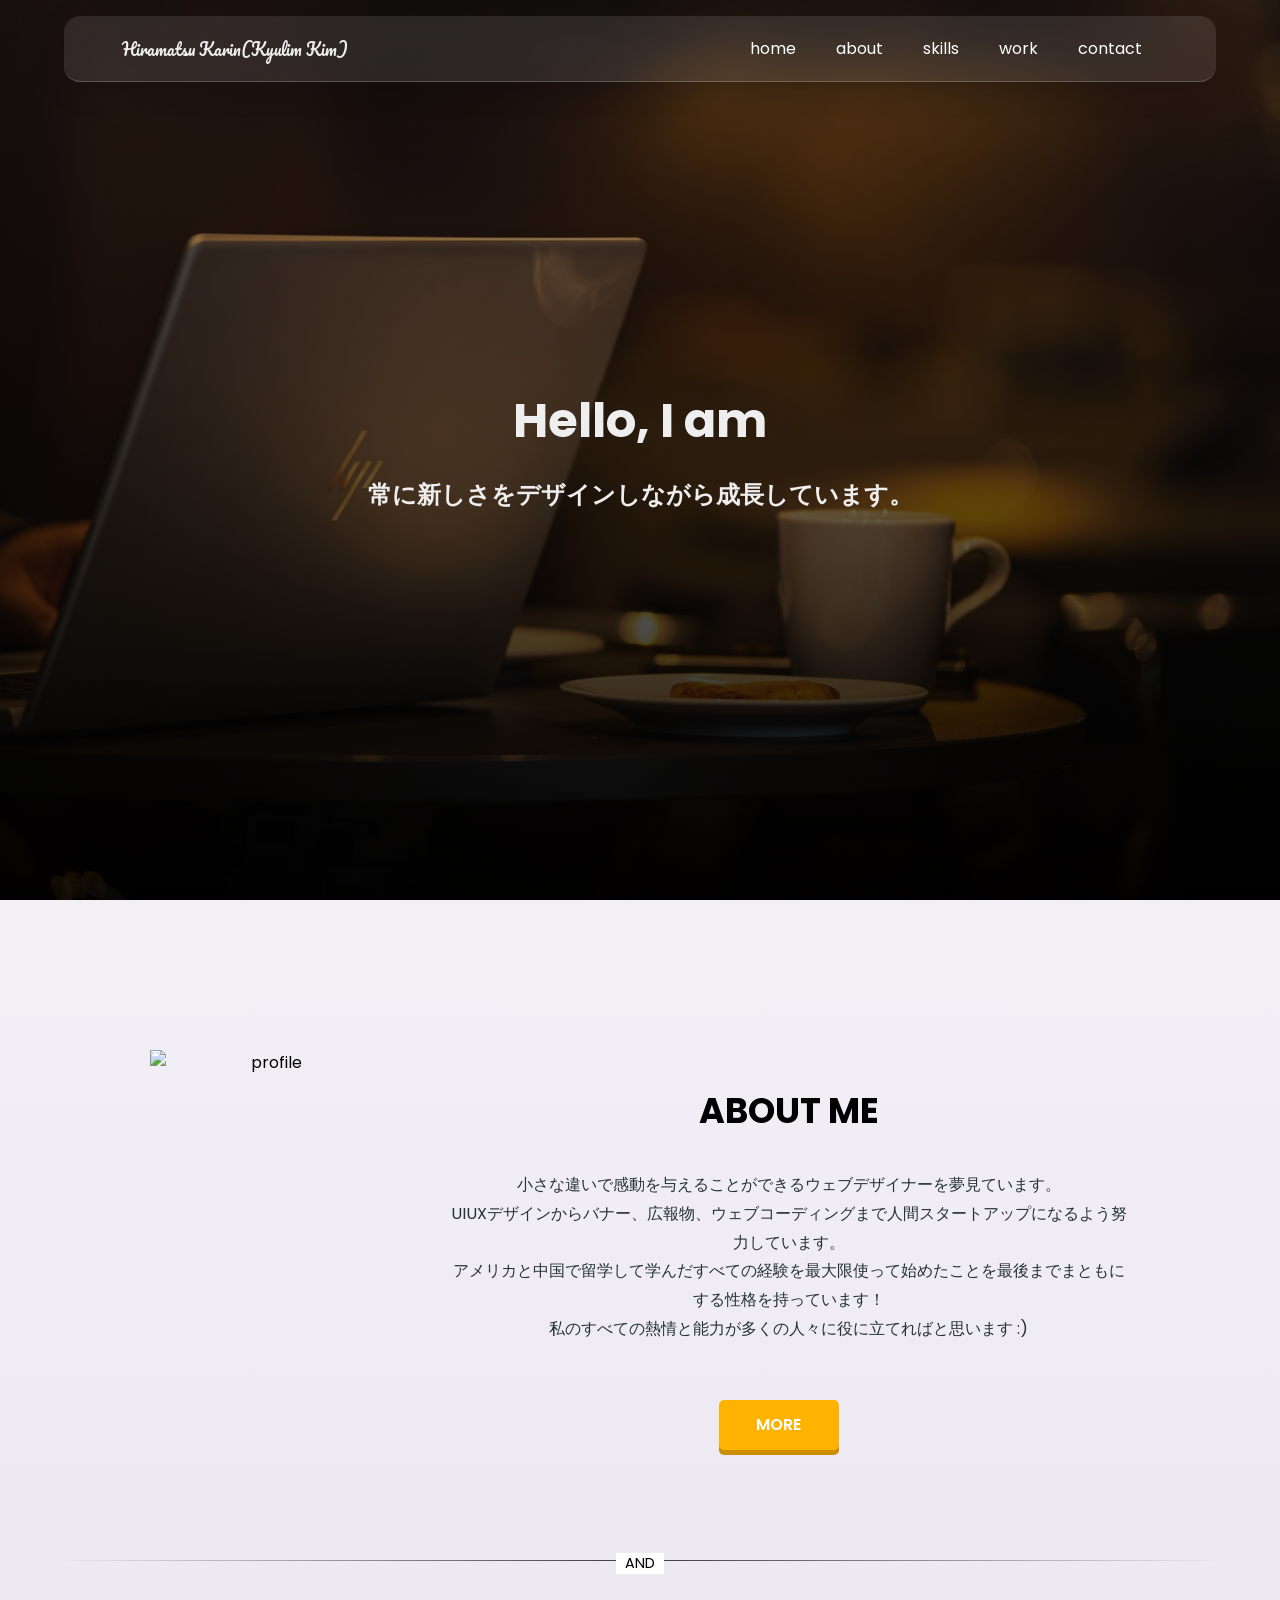
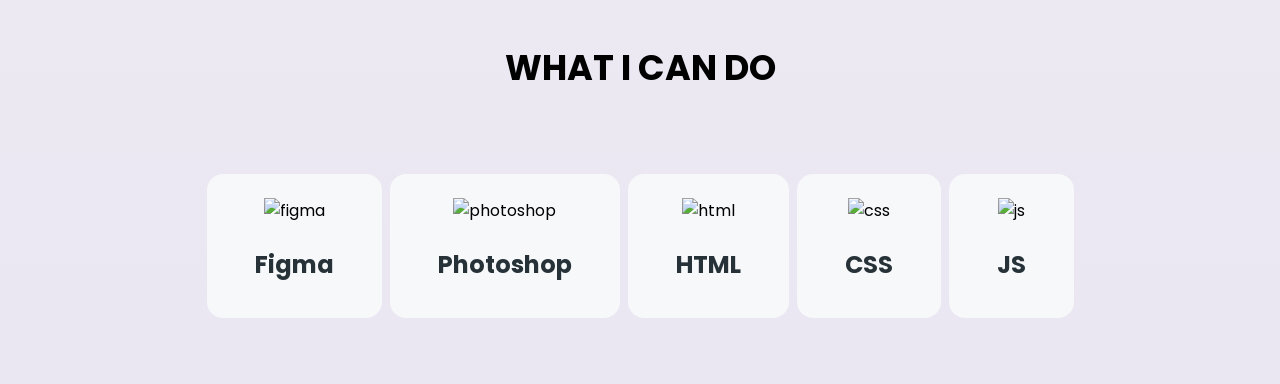
==== index.html @ d3512108 "header glass morphism" ====
<!DOCTYPE html>
<html lang="en">
  <head>
    <meta charset="UTF-8" />
    <meta name="description" content="Portforlio" />
    <meta name="viewport" content="width=device-width, initial-scale=1.0" />
    <title>Karin's Portfolio</title>
    <link rel="icon" type="image/png" href="img/logo.png" />
    <link
      rel="stylesheet"
      href="https://cdnjs.cloudflare.com/ajax/libs/font-awesome/6.0.0/css/all.min.css"
    />
    <link rel="preconnect" href="https://fonts.googleapis.com" />
    <link rel="preconnect" href="https://fonts.gstatic.com" crossorigin />
    <link
      href="https://fonts.googleapis.com/css2?family=Open+Sans:wght@400;600;700&display=swap"
      rel="stylesheet"
    />
    <link rel="preconnect" href="https://fonts.googleapis.com" />
    <link rel="preconnect" href="https://fonts.gstatic.com" crossorigin />
    <link rel="preconnect" href="https://fonts.googleapis.com" />
    <link rel="preconnect" href="https://fonts.gstatic.com" crossorigin />
    <link
      href="https://fonts.googleapis.com/css2?family=Tilt+Neon&display=swap"
      rel="stylesheet"
    />
    <link
      href="https://fonts.googleapis.com/css2?family=Pacifico&family=Single+Day&display=swap"
      rel="stylesheet"
    />
    <link rel="stylesheet" href="styles.css" />

    <script src="main.js" defer></script>
  </head>
  <body>
    <!-- Header -->
    <header class="header">
      <div class="header__con">
        <div class="header__logo__title">
          <a href="#home"> Hiramatsu Karin(Kyulim Kim)</a>
        </div>
        <nav class="header__nav">
          <ul class="header__menu">
            <li><a class="header__menu__item active" href="#home">home</a></li>
            <li><a class="header__menu__item" href="#about">about</a></li>
            <li><a class="header__menu__item" href="#skills">skills</a></li>
            <li><a class="header__menu__item" href="#work">work</a></li>
            <li><a class="header__menu__item" href="#contact">contact</a></li>
          </ul>
        </nav>
        <div class="scroller"></div>
      </div>

      <!-- Toggle button -->
      <button class="header__toggle-btn" aria-label="navigation menu toggle">
        <i class="fas fa-bars"></i>
      </button>
    </header>

    <!-- Home -->
    <section id="home">
      <div class="home__container">
        <!-- <img src="img/profile.jpg" alt="profile" class="home__avatar" /> -->
        <h1 class="home__title">
          Hello, <br class="view_sp" />
          I am <span class="auto_type neon"></span>
        </h1>
        <h2 class="home__description">
          常に新しさをデザインしながら成長しています。
        </h2>

        <script src="https://unpkg.com/typed.js@2.1.0/dist/typed.umd.js"></script>
        <script>
          var typed = new Typed(".auto_type", {
            strings: [" Web Designer", "Web Coder"],
            typeSpeed: 150,
            backSpeed: 150,
            loop: true,
          });
        </script>
      </div>
    </section>

    <!-- About -->
    <!-- profile section -->

    <section id="about" class="section section__container">
      <div class="profile__section">
        <img src="img/profile.png" alt="profile" class="profile__img" />
        <div class="introduction">
          <h2>ABOUT ME</h2>
          <p class="txt_basic">
            小さな違いで感動を与えることができるウェブデザイナーを夢見ています。<br />
            UIUXデザインからバナー、広報物、ウェブコーディングまで人間スタートアップになるよう努力しています。<br />
            アメリカと中国で留学して学んだすべての経験を最大限使って始めたことを最後までまともにする性格を持っています！<br />
            私のすべての熱情と能力が多くの人々に役に立てればと思います :)
          </p>

          <div class="btn__container">
            <a
              href="https://kaylin-kim.notion.site/kaylin-kim/1c27cbeae0b9486b883eeadb61ae053f"
              class="button btnPush"
              >MORE</a
            >
          </div>
        </div>
      </div>

      <!-- capability section -->

      <hr class="hr-how" />

      <div class="capability">
        <h2>WHAT I CAN DO</h2>

        <ul class="majors">
          <li class="major">
            <img src="img/figma.png" alt="figma" class="major__img" />
            <p class="major__title">Figma</p>
          </li>
          <li class="major">
            <img src="img/photoshop.png" alt="photoshop" class="major__img" />
            <p class="major__title">Photoshop</p>
          </li>

          <li class="major">
            <img src="img/html.png" alt="html" class="major__img" />
            <p class="major__title">HTML</p>
          </li>

          <li class="major">
            <img src="img/css.png" alt="css" class="major__img" />
            <p class="major__title">CSS</p>
          </li>

          <li class="major">
            <img src="img/js.png" alt="js" class="major__img" />
            <p class="major__title">JS</p>
          </li>
        </ul>
      </div>
    </section>
  </body>
</html>
---- styles.css ----
@charset "UTF-8";
/* Global */
@import url("https://fonts.googleapis.com/css?family=Poppins:400,400i,600");
.view_sp {
  display: inline;
}
@media (max-width: 768px) {
  .view_sp {
    display: inline;
  }
}
@media (min-width: 768px) {
  .view_sp {
    display: none;
  }
}

.view_pc-tab {
  display: none;
}
@media (min-width: 768px) {
  .view_pc-tab {
    display: block;
  }
}

.view_pc {
  display: none;
}
@media (min-width: 1024px) {
  .view_pc {
    display: block;
  }
}

@media (max-width: 480px) {
  .txt_basic {
    text-align: left;
  }
}

.box {
  opacity: 0;
  transform: scale(0.8);
  transition: all 0.6s ease-in-out;
}

/* 스크롤 시 보여질 때 클래스 추가 */
.box.visible {
  opacity: 1;
  transform: scale(1);
}

:root {
  /* Color */
  --color-white: #ffffff;
  --color-light-white: #eeeeee;
  --color-dark-white: #bdbdbd;
  --color-dark-purple: #af8eb5;
  --color-blue-grey: #607d8b;
  --color-midium-bluegrey: #34515e;
  --color-dark-blue-grey: #263238;
  --color-instagram: #cd1460;
  --color-background-black: #1a1b1e;
  --color-dark-indigo: #9499b7;
  --color-light-green: #9ccc65;
  --color-lighter-green: #f8ffd7;
  --color-dark-green: #94af76;
  --color-dark-grey: #424242;
  --color-main-yellow: #ffb300;
  /* Font size */
  --font-large: 48px;
  --font-medium: 28px;
  --font-regular: 18px;
  --font-small: 16px;
  --font-tiny: 14px;
  /* Font weight */
  --weight-bold: 700;
  --weight-semi-bold: 600;
  --weight-regular: 400;
  /* Size */
  --size-border-radius: 5px;
  /* Annimation */
  --animation-duration: 300ms;
}
@media (max-width: 480px) {
  :root {
    --font-large: 30px;
    --font-medium: 18px;
    --font-regular: 16px;
    --font-small: 14px;
    --font-tiny: 12px;
  }
}

/* Universal tags */
* {
  box-sizing: border-box;
}

html {
  scroll-behavior: smooth;
}

body {
  margin: 0;
  font-family: "Poppins";
  cursor: default;
}

/* Typography */
h1 {
  font-size: var(--font-large);
  font-weight: var(--weight-bold);
  /* color: var(--color-dark-blue-grey); */
  margin: 16px 0;
}

/* h2 {
  font-size: var(--font-medium);
  font-weight: var(--weight-semi-bold);
  color: var(--color-dark-blue-grey);
  margin: 8px 0;
} */
h3 {
  font-size: var(--font-regular);
  font-weight: var(--weight-regular);
  color: var(--color-dark-blue-grey);
  margin: 8px 0;
}

p {
  font-size: var(--font-regular);
  font-weight: var(--weight-regular);
  color: var(--color-dark-blue-grey);
  margin: 4px 0;
  line-height: 1.8;
}

ul {
  list-style: none;
  padding-left: 0;
}

a {
  text-decoration: none;
  color: var(--color-light-white);
}

/* li {
  list-style: none;
} */
/* ==================================================
  HEADER
================================================== */
.header {
  position: fixed;
  top: 1rem;
  left: 50%;
  transform: translateX(-50%);
  width: 90%;
  transition: all var(--animation-duration) ease-in-out;
  z-index: 2;
  padding: 4px 0;
  -webkit-backdrop-filter: blur(10px);
          backdrop-filter: blur(10px); /* 글래스 모피즘 블러 */
  background: rgba(255, 255, 255, 0.1); /* 반투명 배경 */
  border-bottom: 1px solid rgba(255, 255, 255, 0.2);
  box-shadow: 0 8px 32px rgba(0, 0, 0, 0.1);
  border-radius: 1rem;
}
@media (max-width: 480px) {
  .header {
    padding: 1rem;
  }
}
.header .header__con {
  display: flex;
  max-width: 1280px;
  justify-content: space-between;
  align-items: center;
  width: 90%;
  margin: auto;
}
.header .header__con .header__logo__title a {
  text-decoration: none;
  color: var(--color-light-white);
  font-family: "Pacifico", cursive;
}
@media (max-width: 480px) {
  .header .header__con .header__logo__title a {
    font-size: 0.8rem;
  }
}
.header .header__con .header__nav .header__menu {
  display: flex;
  gap: 0.5rem;
}
@media (max-width: 480px) {
  .header .header__con .header__nav .header__menu {
    position: fixed;
    top: 50px;
    left: -100%;
    width: 100%;
    flex-direction: column;
    gap: 16px;
    padding: 1rem;
    text-align: center;
    border-radius: 12px;
    background: rgba(255, 255, 255, 0.12);
    -webkit-backdrop-filter: blur(12px);
            backdrop-filter: blur(12px);
    box-shadow: 0 8px 32px rgba(0, 0, 0, 0.1);
    transition: all 0.4s ease-in-out;
    z-index: 50;
  }
}
.header .header__con .header__nav .header__menu__item {
  padding: 8px 16px;
  border-radius: 12px;
  cursor: pointer;
  background: transparent;
  -webkit-backdrop-filter: blur(0px);
          backdrop-filter: blur(0px);
  color: #fff;
  transition: all 0.3s ease-in-out;
  box-shadow: none;
}
@media (max-width: 480px) {
  .header .header__con .header__nav .header__menu__item {
    margin: 16px 0;
  }
}
.header .header__con .header__nav .header__menu__item:hover {
  background: rgba(255, 255, 255, 0.2);
  -webkit-backdrop-filter: blur(12px);
          backdrop-filter: blur(12px);
  color: #f5f5f5;
  box-shadow: 0 4px 16px rgba(0, 0, 0, 0.1);
}
@media (max-width: 480px) {
  .header .header__con .header__nav .header__menu.open {
    left: 0;
  }
}
.header .scroller {
  height: 5px;
  position: fixed;
  top: 0;
  left: 0;
  z-index: 100;
  background-color: #8a2be2;
  width: 100%;
  transform: scale(0, 1);
  transform-origin: left;
  animation: scroller linear;
  animation-timeline: scroll();
}
@keyframes scroller {
  to {
    transform: scale(1, 1);
  }
}
.header__toggle-btn {
  position: absolute;
  top: 1rem;
  right: 1rem;
  font-size: 24px;
  display: none;
}
@media (max-width: 480px) {
  .header__toggle-btn {
    display: block;
    color: var(--color-light-white);
    border: none;
    background-color: transparent;
  }
}

.header.light-bg {
  position: fixed;
  top: 1rem;
  left: 50%;
  transform: translateX(-50%);
  width: 90%;
  transition: all var(--animation-duration) ease-in-out;
  z-index: 2;
  padding: 4px 0;
  -webkit-backdrop-filter: blur(10px);
          backdrop-filter: blur(10px); /* 글래스 모피즘 블러 */
  background: rgba(255, 255, 255, 0.1); /* 반투명 배경 */
  border-bottom: 1px solid rgba(255, 255, 255, 0.2);
  box-shadow: 0 8px 32px rgba(0, 0, 0, 0.1);
  border-radius: 1rem;
}
@media (max-width: 480px) {
  .header.light-bg {
    padding: 1rem;
  }
}
.header.light-bg .header__con {
  display: flex;
  max-width: 1280px;
  justify-content: space-between;
  align-items: center;
  width: 90%;
  margin: auto;
}
.header.light-bg .header__con .header__logo__title a {
  text-decoration: none;
  color: #333;
  font-family: "Pacifico", cursive;
}
@media (max-width: 480px) {
  .header.light-bg .header__con .header__logo__title a {
    font-size: 0.8rem;
  }
}
.header.light-bg .header__con .header__nav .header__menu {
  display: flex;
  gap: 0.5rem;
}
@media (max-width: 480px) {
  .header.light-bg .header__con .header__nav .header__menu {
    position: fixed;
    top: 50px;
    left: -100%;
    width: 100%;
    flex-direction: column;
    gap: 16px;
    padding: 1rem;
    text-align: center;
    border-radius: 12px;
    background: rgba(255, 255, 255, 0.12);
    -webkit-backdrop-filter: blur(12px);
            backdrop-filter: blur(12px);
    box-shadow: 0 8px 32px rgba(0, 0, 0, 0.1);
    transition: all 0.4s ease-in-out;
    z-index: 50;
  }
}
.header.light-bg .header__con .header__nav .header__menu__item {
  padding: 8px 16px;
  border-radius: 12px;
  cursor: pointer;
  background: transparent;
  -webkit-backdrop-filter: blur(0px);
          backdrop-filter: blur(0px);
  color: #333;
  transition: all 0.3s ease-in-out;
  box-shadow: none;
}
@media (max-width: 480px) {
  .header.light-bg .header__con .header__nav .header__menu__item {
    margin: 16px 0;
  }
}
.header.light-bg .header__con .header__nav .header__menu__item:hover {
  background: rgba(255, 255, 255, 0.2);
  -webkit-backdrop-filter: blur(12px);
          backdrop-filter: blur(12px);
  color: #4a4a4a;
  box-shadow: 0 4px 16px rgba(0, 0, 0, 0.1);
}
@media (max-width: 480px) {
  .header.light-bg .header__con .header__nav .header__menu.open {
    left: 0;
  }
}
.header.light-bg .scroller {
  height: 5px;
  position: fixed;
  top: 0;
  left: 0;
  z-index: 100;
  background-color: #8a2be2;
  width: 100%;
  transform: scale(0, 1);
  transform-origin: left;
  animation: scroller linear;
  animation-timeline: scroll();
}
@keyframes scroller {
  to {
    transform: scale(1, 1);
  }
}
.header.light-bg .header__toggle-btn {
  position: absolute;
  top: 1rem;
  right: 1rem;
  font-size: 24px;
  display: none;
}
@media (max-width: 480px) {
  .header.light-bg .header__toggle-btn {
    display: block;
    color: #333;
    border: none;
    background-color: transparent;
  }
}

/* ==================================================
  HOME
================================================== */
#home {
  background: linear-gradient(rgba(48, 48, 48, 0.3), rgba(0, 0, 0, 0.9)), url("img/background.jpg") center/cover no-repeat;
  text-align: center;
  width: 100%;
  height: 100vh;
  display: flex;
  align-items: center;
  justify-content: center;
}
@media (max-width: 480px) {
  #home {
    background: linear-gradient(rgba(48, 48, 48, 0.3), rgba(0, 0, 0, 0.9)), url("img/background_sp.jpg") center/cover no-repeat;
  }
}
#home .home__title,
#home .home__description {
  color: var(--color-light-white);
}
@media (max-width: 480px) {
  #home .home__description {
    font-size: 1rem;
  }
}
#home .auto_type {
  color: var(--color-main-yellow);
}
#home .neon {
  font-family: Quicksand;
}
#home .neon {
  animation: neon 2s ease infinite;
  -moz-animation: neon 2s ease infinite;
  -webkit-animation: neon 2s ease infinite;
}
@keyframes neon {
  0%, 100% {
    text-shadow: 0 0 15px #dda0dd, 0 0 25px #8a2be2, 0 0 35px #9400d3, 0 0 45px #ff00ff;
    color: #ffcbff;
  }
  50% {
    text-shadow: none;
    color: #3d3d3d;
  }
}

/* ==================================================
   Section Common
================================================== */
.section {
  text-align: center;
  padding: 50px;
  margin: auto;
}
@media (max-width: 768px) {
  .section {
    padding: 0;
  }
}
@media (max-width: 480px) {
  .section {
    padding: 0;
  }
}
.section__container {
  margin: auto;
}

/* ==================================================
   About - Profile
================================================== */
#about {
  background: linear-gradient(to bottom, #f2eff5, #eae6f2);
}

.profile__section {
  display: flex;
  flex-direction: row;
  justify-content: center;
  align-items: flex-start;
  margin: 100px;
}
@media (max-width: 480px) {
  .profile__section {
    display: flex;
    flex-direction: column;
    justify-content: center;
    align-items: center;
    margin: 0 24px;
  }
}
.profile__section .profile__img {
  width: 300px;
  height: 300px;
  margin-right: 60px;
}
@media (max-width: 768px) {
  .profile__section .profile__img {
    width: 200px;
    height: 200px;
    margin-right: 0;
    transition: all 0.3s ease;
  }
}
.profile__section .introduction h2 {
  margin: 34px 0;
  font-size: 35px;
}
.profile__section .introduction p {
  font-size: 16px;
}

.btn__container {
  padding-top: 42px;
  display: flex;
  justify-content: center;
}
.btn__container .btnPush {
  box-shadow: 0px 5px 0px 0px #cb8e00;
  background: var(--color-main-yellow);
}
.btn__container .btnPush:hover {
  margin-top: 15px;
  margin-bottom: 5px;
  box-shadow: none;
}
.btn__container a.button {
  width: 120px;
  padding: 0;
  margin: 10px 20px 10px 0;
  font-weight: 600;
  text-align: center;
  line-height: 50px;
  color: #fff;
  border-radius: 5px;
  transition: all 0.2s;
}

.hr-how {
  background-image: linear-gradient(to right, rgba(0, 0, 0, 0), rgba(0, 0, 0, 0.75), rgba(0, 0, 0, 0));
  border: 0;
  height: 1px;
  margin-bottom: 40px;
  margin-top: 40px;
  overflow: visible;
  text-align: center;
}
.hr-how::after {
  background: white;
  content: "AND";
  display: inline-block;
  font: "BodoniXT" !important;
  font-size: 0.9em;
  padding: 0 0.6em;
  position: relative;
  top: -0.7em;
}

.capability h2 {
  font-size: 35px;
  margin: 5rem 0;
}
.capability .majors {
  display: flex;
  flex-wrap: wrap;
  justify-content: center;
  gap: 8px;
  margin: 1rem 0;
}
.capability .majors .major {
  background-color: #f7f8fa;
  padding: 1.5rem 3rem;
  border-radius: 1rem;
}
.capability .majors .major__img {
  width: 100px;
  height: 100px;
  margin-bottom: 1rem;
  transition: all 300ms ease;
}
.capability .majors .major__title {
  font-size: 1.5rem;
  font-weight: bold;
  margin-bottom: 8px;
  color: var(--color-dark-blue-grey);
}
.capability .majors .major:hover .major__img {
  transform: rotate(-15deg) scale(1.3);
}

/* ==================================================
   Skills
================================================== */
#skills {
  background-color: var(--color-background-black);
}
#skills .skills h2,
#skills .skills p {
  color: var(--color-light-white);
}
#skills .skills h2 {
  font-size: 2.4rem;
}
#skills .skills p {
  font-size: 1rem;
}
#skills .skillset {
  display: flex;
  background-color: transparent;
  color: var(--color-light-white);
  margin: 20px 0;
}
#skills .skillset__title {
  color: var(--color-white);
}
#skills .skillset__left {
  flex-basis: 60%;
  background-color: #34363c;
  padding: 20px 40px;
  border-radius: 20px 0 0 20px;
  box-shadow: 5px 5px 5px -4px rgba(0, 0, 0, 0.46) inset, 0 -5px 5px -4px rgba(0, 0, 0, 0.46) inset;
}
#skills .skillset__left .skill__section {
  opacity: 0;
  visibility: hidden;
  transition: opacity 0.5s ease, visibility 0.5s;
}
#skills .skillset__left .skill__section .skill {
  position: relative;
  display: flex;
  align-items: center;
  margin-bottom: 32px;
}
#skills .skillset__left .skill__section .skill .icon {
  width: 40px;
  margin-right: 10px;
}
#skills .skillset__left .skill__section .skill .icon img {
  width: 100%;
}
#skills .skillset__left .skill__section .skill .icon .icon__transparent {
  background-color: var(--color-light-white);
  border-radius: 8px;
}
#skills .skillset__left .skill__section .skill__info {
  position: absolute;
  display: flex;
  justify-content: space-between;
  align-items: center;
  width: 84%;
  left: 60px;
  font-weight: bold;
}
#skills .skillset__left .skill__section .skill__info .skill__name {
  font-size: 14px;
  color: var(--color-light-white);
}
#skills .skillset__left .skill__section .skill__info .skill__percent {
  font-size: 14px;
  color: var(--color-dark-blue-grey);
}
#skills .skillset__left .skill__section .skill__progressbar {
  width: 100%;
  height: 24px;
  background-color: #ddd;
  border-radius: 10px;
  overflow: hidden;
}
#skills .skillset__left .skill__section .skill__progressbar .skill__progress {
  height: 100%;
  background: rgb(247, 143, 15);
  background: linear-gradient(90deg, rgb(247, 143, 15) 0%, rgb(255, 179, 0) 48%, rgb(247, 143, 15) 100%, rgb(0, 212, 255) 100%);
  border-radius: 10px;
  width: 0;
  transition: width 1s ease-in-out;
}
#skills .skillset__right {
  flex-basis: 40%;
}
#skills .skillset__right .skill__uxui {
  background-color: #282a2f;
  border-radius: 0 20px 0 0;
  padding: 20px;
}
#skills .skillset__right .skill__uxui .card__list {
  display: grid;
  grid-template-columns: 1fr 1fr;
  padding: 10px;
}
#skills .skillset__right .skill__uxui .card__list .skill__ability {
  display: flex;
  align-items: center;
  flex-direction: column;
}
#skills .skillset__right .skill__uxui .card__list .skill__ability .item__img {
  position: relative;
  display: flex;
  justify-content: center;
  align-items: center;
  width: 100px;
  height: 100px;
  border-radius: 50%;
  background-color: #34363c;
  margin: 0 10px;
  transition: 0.5s;
  z-index: 1;
}
#skills .skillset__right .skill__uxui .card__list .modal {
  display: none;
  position: fixed;
  top: 0;
  left: 0;
  width: 100%;
  height: 100%;
  background: rgba(0, 0, 0, 0.8);
  z-index: 4;
}
#skills .skillset__right .skill__uxui .card__list .modal__content {
  max-width: 50%;
  height: auto;
  background: white;
  border-radius: 5px;
  position: relative;
  max-height: 80vh;
  overflow-y: auto;
  padding-bottom: 20px;
  -ms-overflow-style: none; /* 인터넷 익스플로러 */
  scrollbar-width: none; /* 파이어폭스 */
}
#skills .skillset__right .skill__uxui .card__list .modal__content::-webkit-scrollbar {
  display: none;
}
#skills .skillset__right .skill__uxui .card__list .modal__content img {
  width: 300px;
  height: auto;
}
#skills .skillset__right .skill__uxui .card__list .modal.active {
  display: flex;
  align-items: center;
  justify-content: center;
}/*# sourceMappingURL=styles.css.map */
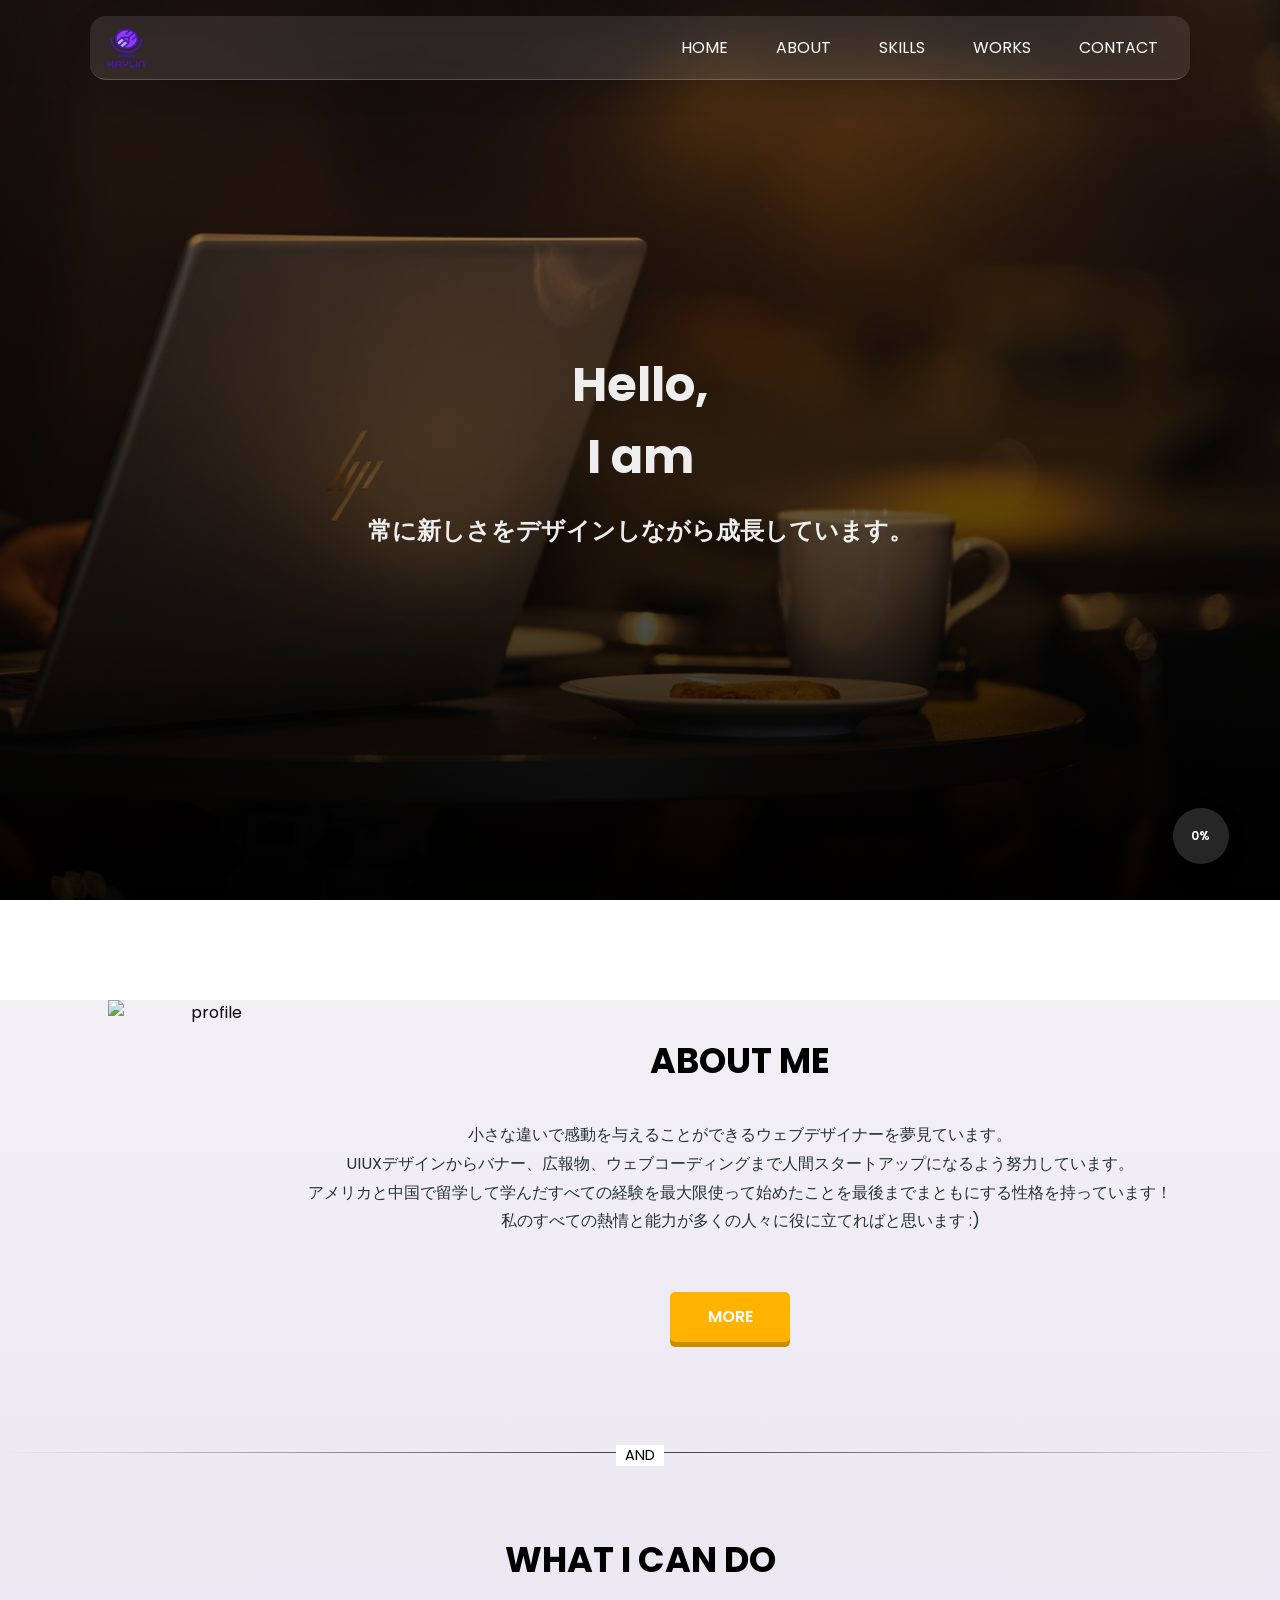
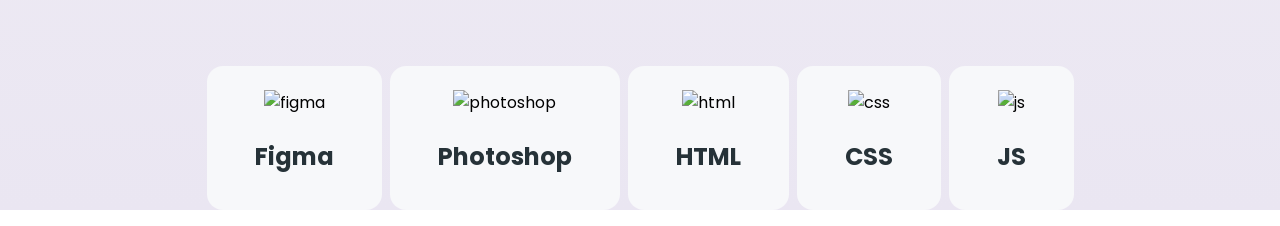
==== commit dea1e96a: "heder revise" ====
--- a/index.html
+++ b/index.html
@@ -33,32 +33,59 @@
     <script src="main.js" defer></script>
   </head>
   <body>
+    <button class="fab-progress" aria-label="Scroll progress">
+      <span class="fab-progress__pct">0%</span>
+    </button>
+
     <!-- Header -->
-    <header class="header">
+    <header class="header" data-header>
       <div class="header__con">
-        <div class="header__logo__title">
-          <a href="#home"> Hiramatsu Karin(Kyulim Kim)</a>
-        </div>
-        <nav class="header__nav">
-          <ul class="header__menu">
-            <li><a class="header__menu__item active" href="#home">home</a></li>
-            <li><a class="header__menu__item" href="#about">about</a></li>
-            <li><a class="header__menu__item" href="#skills">skills</a></li>
-            <li><a class="header__menu__item" href="#work">work</a></li>
-            <li><a class="header__menu__item" href="#contact">contact</a></li>
+        <a href="#home"><img src="/img/logo.png" alt="logo" /></a>
+
+        <!-- Desktop nav -->
+        <nav class="header__nav nav-desktop" aria-label="Primary">
+          <ul>
+            <li><a class="header__menu__item active" href="#home">HOME</a></li>
+            <li><a class="header__menu__item" href="#about">ABOUT</a></li>
+            <li><a class="header__menu__item" href="#skills">SKILLS</a></li>
+            <li><a class="header__menu__item" href="#work">WORKS</a></li>
+            <li><a class="header__menu__item" href="#contact">CONTACT</a></li>
           </ul>
         </nav>
-        <div class="scroller"></div>
+
+        <!-- Hamburger -->
+        <button
+          class="hamburger"
+          aria-label="navigation menu toggle"
+          aria-expanded="false"
+          aria-controls="mobileNav"
+          data-hamburger
+        >
+          <span class="hamburger-bar" aria-hidden="true"></span>
+          <span class="sr-only">メニュー開く</span>
+        </button>
       </div>
-
-      <!-- Toggle button -->
-      <button class="header__toggle-btn" aria-label="navigation menu toggle">
-        <i class="fas fa-bars"></i>
-      </button>
     </header>
 
+    <!-- Mobile/Tablet dropdown nav -->
+    <nav
+      id="mobileNav"
+      class="nav-mobile"
+      aria-label="Mobile Primary"
+      hidden
+      data-mobile-nav
+    >
+      <ul>
+        <li><a class="header__menu__item" href="#home">HOME</a></li>
+        <li><a class="header__menu__item" href="#about">ABOUT</a></li>
+        <li><a class="header__menu__item" href="#skills">SKILLS</a></li>
+        <li><a class="header__menu__item" href="#work">WORKS</a></li>
+        <li><a class="header__menu__item" href="#contact">CONTACT</a></li>
+      </ul>
+    </nav>
+
     <!-- Home -->
-    <section id="home">
+    <section id="home" data-theme="dark">
       <div class="home__container">
         <!-- <img src="img/profile.jpg" alt="profile" class="home__avatar" /> -->
         <h1 class="home__title">
@@ -84,7 +111,7 @@
     <!-- About -->
     <!-- profile section -->
 
-    <section id="about" class="section section__container">
+    <section id="about" class="section section__container" data-theme="light">
       <div class="profile__section">
         <img src="img/profile.png" alt="profile" class="profile__img" />
         <div class="introduction">
--- a/styles.css
+++ b/styles.css
@@ -1,58 +1,110 @@
 @charset "UTF-8";
-/* Global */
+/* ==================================================
+  Global
+================================================== */
 @import url("https://fonts.googleapis.com/css?family=Poppins:400,400i,600");
-.view_sp {
-  display: inline;
-}
-@media (max-width: 768px) {
-  .view_sp {
+/* -------------------
+   Breakpoint 정의
+------------------- */
+/* -------------------
+   Media mixins
+------------------- */
+/* (호환용) 기존 mq() */
+/* -------------------
+   Helpers
+------------------- */
+.sr-only {
+  position: absolute;
+  width: 1px;
+  height: 1px;
+  padding: 0;
+  margin: -1px;
+  overflow: hidden;
+  clip: rect(0, 0, 0, 0);
+  white-space: nowrap;
+  border: 0;
+}
+
+.view-sp {
+  display: none;
+}
+@media (max-width: 767px) {
+  .view-sp {
     display: inline;
   }
 }
+
+.view-pc-tab {
+  display: none;
+}
 @media (min-width: 768px) {
-  .view_sp {
-    display: none;
-  }
-}
-
-.view_pc-tab {
+  .view-pc-tab {
+    display: block;
+  }
+}
+
+.view-pc {
   display: none;
 }
-@media (min-width: 768px) {
-  .view_pc-tab {
+@media (min-width: 1024px) {
+  .view-pc {
     display: block;
   }
 }
 
-.view_pc {
-  display: none;
-}
-@media (min-width: 1024px) {
-  .view_pc {
-    display: block;
-  }
-}
-
-@media (max-width: 480px) {
-  .txt_basic {
-    text-align: left;
-  }
-}
-
-.box {
-  opacity: 0;
-  transform: scale(0.8);
-  transition: all 0.6s ease-in-out;
-}
-
-/* 스크롤 시 보여질 때 클래스 추가 */
-.box.visible {
-  opacity: 1;
-  transform: scale(1);
-}
-
+/* -------------------
+   Reset / Base
+------------------- */
+* {
+  box-sizing: border-box;
+}
+
+html {
+  scroll-behavior: smooth;
+}
+
+body {
+  margin: 0;
+  font-family: "Poppins";
+  cursor: default;
+}
+
+h1 {
+  font-size: var(--font-large);
+  font-weight: var(--weight-bold);
+  margin: 16px 0;
+}
+
+h3 {
+  font-size: var(--font-regular);
+  font-weight: var(--weight-regular);
+  color: var(--color-dark-blue-grey);
+  margin: 8px 0;
+}
+
+p {
+  font-size: var(--font-regular);
+  font-weight: var(--weight-regular);
+  color: var(--color-dark-blue-grey);
+  margin: 4px 0;
+  line-height: 1.8;
+}
+
+ul {
+  list-style: none;
+  padding-left: 0;
+}
+
+a {
+  text-decoration: none;
+  color: var(--color-light-white);
+}
+
+/* ==================================================
+  Root variables
+================================================== */
 :root {
-  /* Color */
+  /* Colors */
   --color-white: #ffffff;
   --color-light-white: #eeeeee;
   --color-dark-white: #bdbdbd;
@@ -68,22 +120,24 @@
   --color-dark-green: #94af76;
   --color-dark-grey: #424242;
   --color-main-yellow: #ffb300;
-  /* Font size */
+  /* font sizes default */
   --font-large: 48px;
   --font-medium: 28px;
   --font-regular: 18px;
   --font-small: 16px;
   --font-tiny: 14px;
-  /* Font weight */
+  /* weight */
   --weight-bold: 700;
   --weight-semi-bold: 600;
   --weight-regular: 400;
-  /* Size */
+  /* etc */
   --size-border-radius: 5px;
-  /* Annimation */
   --animation-duration: 300ms;
-}
-@media (max-width: 480px) {
+  /*height*/
+  --header-h: 90px;
+  /* responsive: smartphone */
+}
+@media (max-width: 767px) {
   :root {
     --font-large: 30px;
     --font-medium: 18px;
@@ -93,314 +147,266 @@
   }
 }
 
-/* Universal tags */
-* {
-  box-sizing: border-box;
-}
-
-html {
-  scroll-behavior: smooth;
-}
-
-body {
-  margin: 0;
-  font-family: "Poppins";
-  cursor: default;
-}
-
-/* Typography */
-h1 {
-  font-size: var(--font-large);
-  font-weight: var(--weight-bold);
-  /* color: var(--color-dark-blue-grey); */
-  margin: 16px 0;
-}
-
-/* h2 {
-  font-size: var(--font-medium);
-  font-weight: var(--weight-semi-bold);
-  color: var(--color-dark-blue-grey);
-  margin: 8px 0;
-} */
-h3 {
-  font-size: var(--font-regular);
-  font-weight: var(--weight-regular);
-  color: var(--color-dark-blue-grey);
-  margin: 8px 0;
-}
-
-p {
-  font-size: var(--font-regular);
-  font-weight: var(--weight-regular);
-  color: var(--color-dark-blue-grey);
-  margin: 4px 0;
-  line-height: 1.8;
-}
-
-ul {
-  list-style: none;
-  padding-left: 0;
-}
-
-a {
-  text-decoration: none;
-  color: var(--color-light-white);
-}
-
-/* li {
-  list-style: none;
-} */
 /* ==================================================
-  HEADER
+  Header
 ================================================== */
+@media (min-width: 1024px) {
+  .nav-desktop {
+    display: block;
+  }
+  .hamburger {
+    display: none;
+    display: inline-flex;
+    align-items: center;
+    justify-content: center;
+  }
+  .nav-mobile {
+    display: none !important;
+  }
+}
+@media (max-width: 1023px) {
+  .nav-desktop {
+    display: none;
+  }
+  .hamburger {
+    display: inline-flex !important;
+    align-items: center !important;
+    justify-content: center !important;
+  }
+  .nav-mobile {
+    position: fixed;
+    left: 0;
+    right: 0;
+    top: var(--header-h); /* 헤더 바로 밑에서 시작 */
+    z-index: 101; /* 헤더보다 위로(헤더가 100이면 101로) */
+    width: min(1100px, 95%);
+    margin: 0 auto;
+    /* 닫힘 상태는 "완전 0"로 */
+    max-height: 0;
+    padding: 0;
+    border: 0;
+    opacity: 0;
+    pointer-events: none;
+    overflow: hidden;
+    transform: translateY(-8px);
+    transition: max-height 0.25s ease, opacity 0.2s ease, transform 0.2s ease;
+    /* data-open="true" 일 때만 보이도록 */
+    /* hidden이어도 트랜지션 유지용 */
+  }
+  .nav-mobile[data-open=true] {
+    max-height: 480px; /* 충분히 큰 값 */
+    padding: 1rem;
+    opacity: 1;
+    pointer-events: auto;
+    transform: translateY(0);
+    /* 글래스모피즘 */
+    backdrop-filter: blur(10px);
+    -webkit-backdrop-filter: blur(10px);
+    background: rgba(255, 255, 255, 0.1);
+    border: 1px solid rgba(255, 255, 255, 0.2);
+    box-shadow: 0 8px 32px rgba(0, 0, 0, 0.1);
+    border-radius: 1rem;
+  }
+  .nav-mobile[data-open=true] li {
+    padding: 5px 0;
+    text-align: center;
+  }
+  .nav-mobile[hidden] {
+    display: block;
+    max-height: 0;
+    opacity: 0;
+    pointer-events: none;
+  }
+}
 .header {
   position: fixed;
-  top: 1rem;
-  left: 50%;
-  transform: translateX(-50%);
+  inset: 0 0 auto 0;
+  z-index: 100;
+  margin: 1rem auto;
+}
+.header .header__con {
+  height: 64px;
+  max-width: 1100px;
+  margin: 0 auto;
+  padding: 1rem;
+  display: flex;
+  align-items: center;
+  justify-content: space-between;
+  gap: 1.5rem;
   width: 90%;
-  transition: all var(--animation-duration) ease-in-out;
-  z-index: 2;
-  padding: 4px 0;
   -webkit-backdrop-filter: blur(10px);
-          backdrop-filter: blur(10px); /* 글래스 모피즘 블러 */
-  background: rgba(255, 255, 255, 0.1); /* 반투명 배경 */
+          backdrop-filter: blur(10px);
+  background: rgba(255, 255, 255, 0.1);
   border-bottom: 1px solid rgba(255, 255, 255, 0.2);
   box-shadow: 0 8px 32px rgba(0, 0, 0, 0.1);
   border-radius: 1rem;
-}
-@media (max-width: 480px) {
-  .header {
-    padding: 1rem;
-  }
-}
-.header .header__con {
-  display: flex;
-  max-width: 1280px;
-  justify-content: space-between;
-  align-items: center;
-  width: 90%;
-  margin: auto;
-}
-.header .header__con .header__logo__title a {
-  text-decoration: none;
-  color: var(--color-light-white);
-  font-family: "Pacifico", cursive;
-}
-@media (max-width: 480px) {
-  .header .header__con .header__logo__title a {
-    font-size: 0.8rem;
-  }
-}
-.header .header__con .header__nav .header__menu {
-  display: flex;
-  gap: 0.5rem;
-}
-@media (max-width: 480px) {
-  .header .header__con .header__nav .header__menu {
-    position: fixed;
-    top: 50px;
-    left: -100%;
-    width: 100%;
-    flex-direction: column;
-    gap: 16px;
-    padding: 1rem;
-    text-align: center;
-    border-radius: 12px;
-    background: rgba(255, 255, 255, 0.12);
-    -webkit-backdrop-filter: blur(12px);
-            backdrop-filter: blur(12px);
-    box-shadow: 0 8px 32px rgba(0, 0, 0, 0.1);
-    transition: all 0.4s ease-in-out;
-    z-index: 50;
-  }
-}
-.header .header__con .header__nav .header__menu__item {
+  overflow: hidden;
+  position: relative;
+}
+@media (max-width: 1023px) {
+  .header .header__con {
+    width: 95%;
+  }
+}
+.header .header__con a img {
+  display: block;
+  width: 100%;
+  max-width: 40px;
+  height: auto;
+}
+.header .nav-desktop ul {
+  display: flex;
+  gap: 1rem;
+}
+.header .nav-desktop ul li a {
   padding: 8px 16px;
   border-radius: 12px;
-  cursor: pointer;
-  background: transparent;
-  -webkit-backdrop-filter: blur(0px);
-          backdrop-filter: blur(0px);
   color: #fff;
-  transition: all 0.3s ease-in-out;
-  box-shadow: none;
-}
-@media (max-width: 480px) {
-  .header .header__con .header__nav .header__menu__item {
-    margin: 16px 0;
-  }
-}
-.header .header__con .header__nav .header__menu__item:hover {
+  transition: all 0.3s ease;
+}
+.header .nav-desktop ul li a:hover {
   background: rgba(255, 255, 255, 0.2);
   -webkit-backdrop-filter: blur(12px);
           backdrop-filter: blur(12px);
   color: #f5f5f5;
   box-shadow: 0 4px 16px rgba(0, 0, 0, 0.1);
 }
-@media (max-width: 480px) {
-  .header .header__con .header__nav .header__menu.open {
-    left: 0;
-  }
-}
-.header .scroller {
-  height: 5px;
+@media (max-width: 767px) {
+  .header .nav-desktop ul li a {
+    margin: 16px 0;
+  }
+}
+.header .hamburger {
+  display: none;
+  width: 40px;
+  height: 40px;
+  border: none;
+  background: transparent;
+  border-radius: 10px;
+  cursor: pointer;
+}
+.header .hamburger .hamburger-bar {
+  position: relative;
+  display: block;
+  width: 20px;
+  height: 2px;
+  margin: 0 auto;
+  background: #fff;
+  transition: transform 0.25s ease;
+}
+.header .hamburger .hamburger-bar::before, .header .hamburger .hamburger-bar::after {
+  content: "";
+  position: absolute;
+  left: 0;
+  width: 20px;
+  height: 2px;
+  background: #fff;
+  transition: transform 0.25s ease, top 0.25s ease, opacity 0.2s ease;
+}
+.header .hamburger .hamburger-bar::before {
+  top: -6px;
+}
+.header .hamburger .hamburger-bar::after {
+  top: 6px;
+}
+.header .hamburger[aria-expanded=true] .hamburger-bar {
+  transform: rotate(45deg);
+}
+.header .hamburger[aria-expanded=true] .hamburger-bar::before {
+  top: 0;
+  transform: rotate(90deg);
+}
+.header .hamburger[aria-expanded=true] .hamburger-bar::after {
+  top: 0;
+  opacity: 0;
+}
+
+/* =========================
+   Light 테마 오버라이드 (색만 반전)
+   .header에 .light-bg 클래스가 붙을 때 적용
+========================= */
+.header.light-bg {
+  /* 헤더 컨테이너 배경/테두리만 라이트로 */
+  /* 데스크탑 메뉴 링크 색상 반전 */
+  /* 햄버거 아이콘도 다크 → 라이트에 맞춰 어두운 막대 */
+  /* 모바일 드롭다운 열렸을 때(글래스톤 라이트) */
+}
+.header.light-bg .header__con {
+  background: rgba(255, 255, 255, 0.4);
+  backdrop-filter: blur(16px);
+  -webkit-backdrop-filter: blur(16px);
+  border: 1px solid rgba(255, 255, 255, 0.3);
+  color: #333;
+  transition: background 0.2s ease, color 0.2s ease, border-color 0.2s ease;
+}
+.header.light-bg .nav-desktop ul li a {
+  color: #333;
+}
+.header.light-bg .nav-desktop ul li a:hover {
+  background: rgba(255, 255, 255, 0.5);
+  color: #111;
+}
+.header.light-bg .hamburger .hamburger-bar,
+.header.light-bg .hamburger .hamburger-bar::before,
+.header.light-bg .hamburger .hamburger-bar::after {
+  background: #222;
+}
+@media (max-width: 1023px) {
+  .header.light-bg .nav-mobile[data-open=true] {
+    background: rgba(255, 255, 255, 0.85);
+    border-color: rgba(0, 0, 0, 0.08);
+  }
+  .header.light-bg .nav-mobile[data-open=true] a {
+    color: #222;
+  }
+}
+
+/* (선택) 기본 다크 톤에서 모바일 드롭다운 링크는 밝게 유지 */
+@media (max-width: 1023px) {
+  .nav-mobile[data-open=true] a {
+    color: #fff;
+  }
+  .nav-mobile.light-bg[data-open=true] {
+    background: rgba(255, 255, 255, 0.35);
+    border-color: rgba(0, 0, 0, 0.08);
+  }
+  .nav-mobile.light-bg[data-open=true] a {
+    color: #222;
+  }
+}
+/* ==================================================
+  Scroll progress bar
+================================================== */
+.fab-progress {
   position: fixed;
-  top: 0;
-  left: 0;
-  z-index: 100;
-  background-color: #8a2be2;
-  width: 100%;
-  transform: scale(0, 1);
-  transform-origin: left;
-  animation: scroller linear;
-  animation-timeline: scroll();
-}
-@keyframes scroller {
-  to {
-    transform: scale(1, 1);
-  }
-}
-.header__toggle-btn {
-  position: absolute;
-  top: 1rem;
-  right: 1rem;
-  font-size: 24px;
-  display: none;
-}
-@media (max-width: 480px) {
-  .header__toggle-btn {
-    display: block;
-    color: var(--color-light-white);
-    border: none;
-    background-color: transparent;
-  }
-}
-
-.header.light-bg {
-  position: fixed;
-  top: 1rem;
-  left: 50%;
-  transform: translateX(-50%);
-  width: 90%;
-  transition: all var(--animation-duration) ease-in-out;
-  z-index: 2;
-  padding: 4px 0;
-  -webkit-backdrop-filter: blur(10px);
-          backdrop-filter: blur(10px); /* 글래스 모피즘 블러 */
-  background: rgba(255, 255, 255, 0.1); /* 반투명 배경 */
-  border-bottom: 1px solid rgba(255, 255, 255, 0.2);
-  box-shadow: 0 8px 32px rgba(0, 0, 0, 0.1);
-  border-radius: 1rem;
-}
-@media (max-width: 480px) {
-  .header.light-bg {
-    padding: 1rem;
-  }
-}
-.header.light-bg .header__con {
-  display: flex;
-  max-width: 1280px;
-  justify-content: space-between;
-  align-items: center;
-  width: 90%;
-  margin: auto;
-}
-.header.light-bg .header__con .header__logo__title a {
-  text-decoration: none;
-  color: #333;
-  font-family: "Pacifico", cursive;
-}
-@media (max-width: 480px) {
-  .header.light-bg .header__con .header__logo__title a {
-    font-size: 0.8rem;
-  }
-}
-.header.light-bg .header__con .header__nav .header__menu {
-  display: flex;
-  gap: 0.5rem;
-}
-@media (max-width: 480px) {
-  .header.light-bg .header__con .header__nav .header__menu {
-    position: fixed;
-    top: 50px;
-    left: -100%;
-    width: 100%;
-    flex-direction: column;
-    gap: 16px;
-    padding: 1rem;
-    text-align: center;
-    border-radius: 12px;
-    background: rgba(255, 255, 255, 0.12);
-    -webkit-backdrop-filter: blur(12px);
-            backdrop-filter: blur(12px);
-    box-shadow: 0 8px 32px rgba(0, 0, 0, 0.1);
-    transition: all 0.4s ease-in-out;
-    z-index: 50;
-  }
-}
-.header.light-bg .header__con .header__nav .header__menu__item {
-  padding: 8px 16px;
-  border-radius: 12px;
-  cursor: pointer;
-  background: transparent;
-  -webkit-backdrop-filter: blur(0px);
-          backdrop-filter: blur(0px);
-  color: #333;
-  transition: all 0.3s ease-in-out;
-  box-shadow: none;
-}
-@media (max-width: 480px) {
-  .header.light-bg .header__con .header__nav .header__menu__item {
-    margin: 16px 0;
-  }
-}
-.header.light-bg .header__con .header__nav .header__menu__item:hover {
-  background: rgba(255, 255, 255, 0.2);
-  -webkit-backdrop-filter: blur(12px);
-          backdrop-filter: blur(12px);
-  color: #4a4a4a;
-  box-shadow: 0 4px 16px rgba(0, 0, 0, 0.1);
-}
-@media (max-width: 480px) {
-  .header.light-bg .header__con .header__nav .header__menu.open {
-    left: 0;
-  }
-}
-.header.light-bg .scroller {
-  height: 5px;
-  position: fixed;
-  top: 0;
-  left: 0;
-  z-index: 100;
-  background-color: #8a2be2;
-  width: 100%;
-  transform: scale(0, 1);
-  transform-origin: left;
-  animation: scroller linear;
-  animation-timeline: scroll();
-}
-@keyframes scroller {
-  to {
-    transform: scale(1, 1);
-  }
-}
-.header.light-bg .header__toggle-btn {
-  position: absolute;
-  top: 1rem;
-  right: 1rem;
-  font-size: 24px;
-  display: none;
-}
-@media (max-width: 480px) {
-  .header.light-bg .header__toggle-btn {
-    display: block;
-    color: #333;
-    border: none;
-    background-color: transparent;
-  }
-}
-
+  right: 4%;
+  bottom: 4%;
+  width: 56px;
+  height: 56px;
+  border-radius: 50%;
+  background: conic-gradient(#8a2be2 0deg, rgba(255, 255, 255, 0.15) 0deg);
+  border: none;
+  cursor: default;
+  z-index: 9999;
+  display: grid;
+  place-items: center;
+  color: #fff;
+  font: 600 12px/1 "Poppins";
+  box-shadow: 0 8px 20px rgba(0, 0, 0, 0.2);
+  pointer-events: none;
+}
+
+.fab-progress__pct {
+  -webkit-backdrop-filter: blur(4px);
+          backdrop-filter: blur(4px);
+}
+
+@media (max-width: 1023px) {
+  .fab-progress {
+    right: 4%;
+    bottom: 4%;
+  }
+}
 /* ==================================================
   HOME
 ================================================== */
@@ -413,7 +419,7 @@
   align-items: center;
   justify-content: center;
 }
-@media (max-width: 480px) {
+@media (max-width: 767px) {
   #home {
     background: linear-gradient(rgba(48, 48, 48, 0.3), rgba(0, 0, 0, 0.9)), url("img/background_sp.jpg") center/cover no-repeat;
   }
@@ -422,7 +428,7 @@
 #home .home__description {
   color: var(--color-light-white);
 }
-@media (max-width: 480px) {
+@media (max-width: 767px) {
   #home .home__description {
     font-size: 1rem;
   }
@@ -457,12 +463,12 @@
   padding: 50px;
   margin: auto;
 }
-@media (max-width: 768px) {
+@media (min-width: 768px) {
   .section {
     padding: 0;
   }
 }
-@media (max-width: 480px) {
+@media (max-width: 767px) {
   .section {
     padding: 0;
   }
@@ -485,7 +491,7 @@
   align-items: flex-start;
   margin: 100px;
 }
-@media (max-width: 480px) {
+@media (max-width: 767px) {
   .profile__section {
     display: flex;
     flex-direction: column;
@@ -499,7 +505,7 @@
   height: 300px;
   margin-right: 60px;
 }
-@media (max-width: 768px) {
+@media (min-width: 768px) {
   .profile__section .profile__img {
     width: 200px;
     height: 200px;
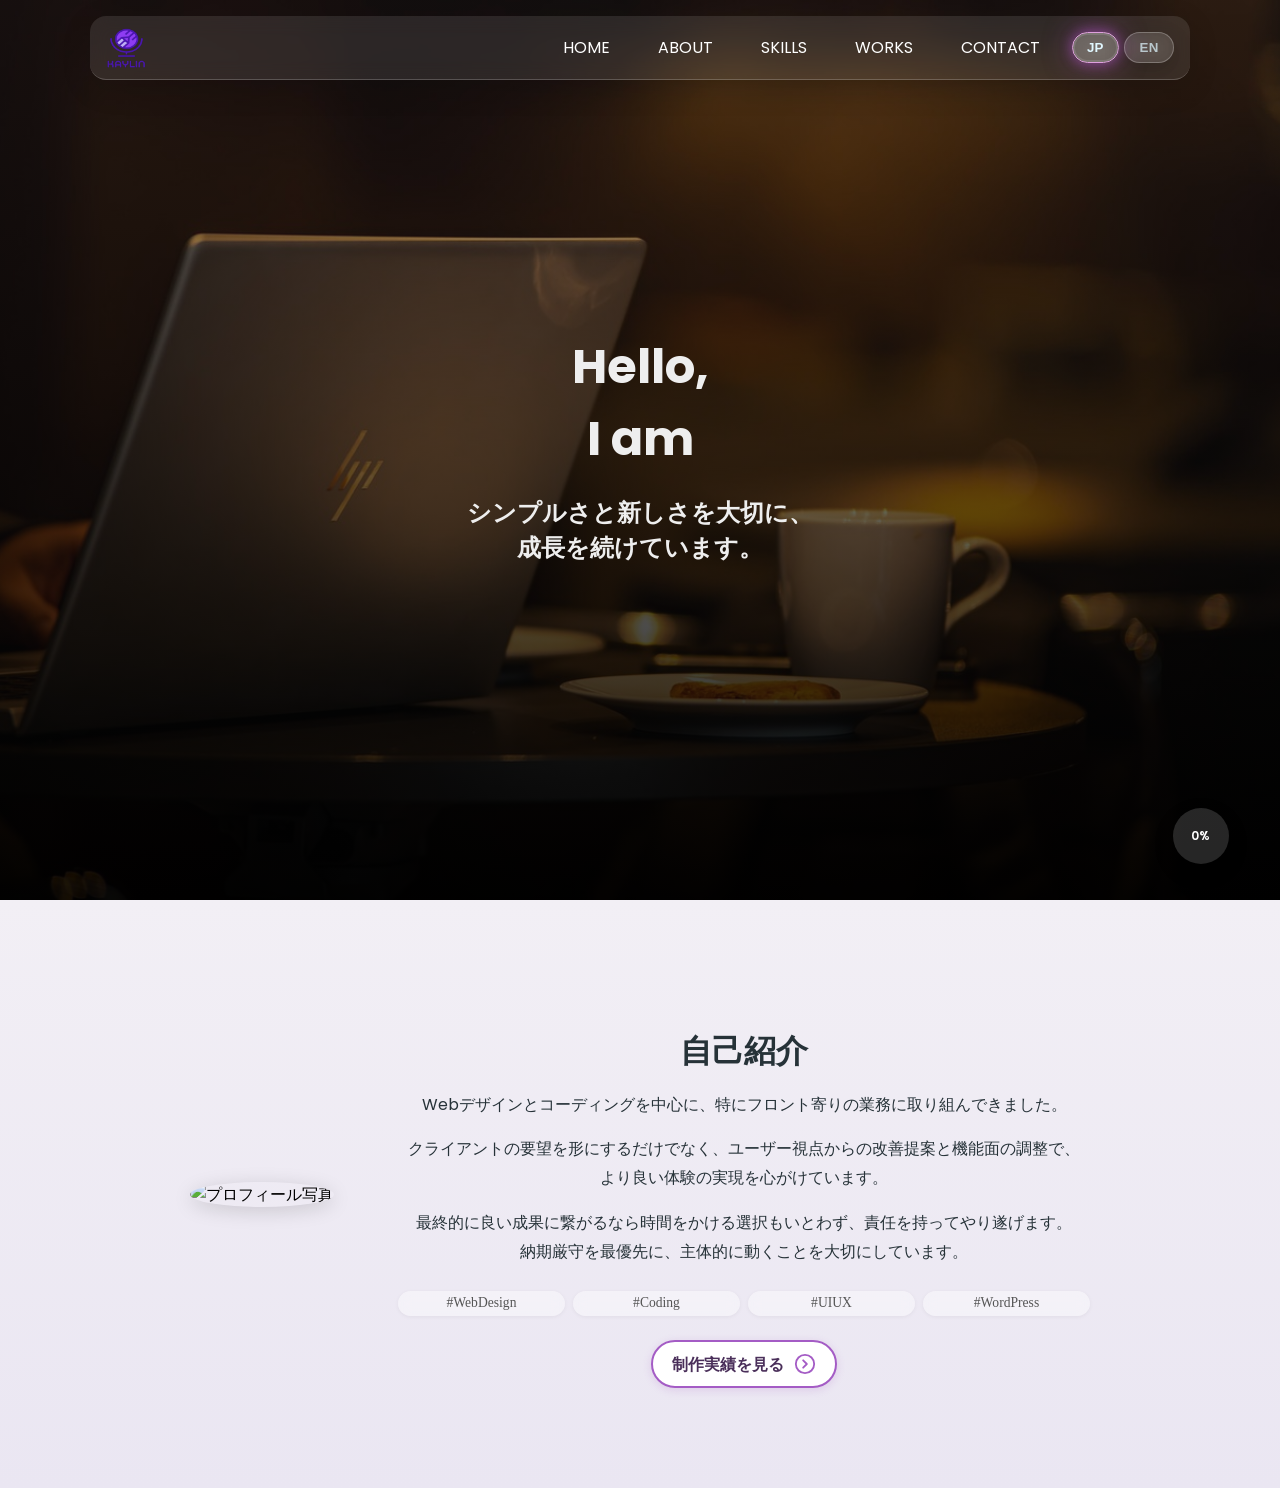
==== commit d73f9117: "language &about" ====
--- a/index.html
+++ b/index.html
@@ -29,9 +29,9 @@
       rel="stylesheet"
     />
     <link rel="stylesheet" href="styles.css" />
-
-    <script src="main.js" defer></script>
   </head>
+  <script defer src="/assets/i18n.js"></script>
+  <script src="/assets/main.js" defer></script>
   <body>
     <button class="fab-progress" aria-label="Scroll progress">
       <span class="fab-progress__pct">0%</span>
@@ -45,12 +45,52 @@
         <!-- Desktop nav -->
         <nav class="header__nav nav-desktop" aria-label="Primary">
           <ul>
-            <li><a class="header__menu__item active" href="#home">HOME</a></li>
-            <li><a class="header__menu__item" href="#about">ABOUT</a></li>
-            <li><a class="header__menu__item" href="#skills">SKILLS</a></li>
-            <li><a class="header__menu__item" href="#work">WORKS</a></li>
-            <li><a class="header__menu__item" href="#contact">CONTACT</a></li>
+            <li>
+              <a
+                class="header__menu__item active"
+                href="#home"
+                data-i18n="nav.home"
+                >HOME</a
+              >
+            </li>
+            <li>
+              <a class="header__menu__item" href="#about" data-i18n="nav.about"
+                >ABOUT</a
+              >
+            </li>
+            <li>
+              <a
+                class="header__menu__item"
+                href="#skills"
+                data-i18n="nav.skills"
+                >SKILLS</a
+              >
+            </li>
+            <li>
+              <a class="header__menu__item" href="#work" data-i18n="nav.works"
+                >WORKS</a
+              >
+            </li>
+            <li>
+              <a
+                class="header__menu__item"
+                href="#contact"
+                data-i18n="nav.contact"
+                >CONTACT</a
+              >
+            </li>
           </ul>
+
+          <!-- language toggle PC -->
+
+          <nav class="lang-switch" role="group" aria-label="Language">
+            <button class="lang-btn" data-lang="ja" data-i18n="ui.lang-ja">
+              日本語
+            </button>
+            <button class="lang-btn" data-lang="en" data-i18n="ui.lang-en">
+              English
+            </button>
+          </nav>
         </nav>
 
         <!-- Hamburger -->
@@ -76,12 +116,41 @@
       data-mobile-nav
     >
       <ul>
-        <li><a class="header__menu__item" href="#home">HOME</a></li>
-        <li><a class="header__menu__item" href="#about">ABOUT</a></li>
-        <li><a class="header__menu__item" href="#skills">SKILLS</a></li>
-        <li><a class="header__menu__item" href="#work">WORKS</a></li>
-        <li><a class="header__menu__item" href="#contact">CONTACT</a></li>
+        <li>
+          <a class="header__menu__item" href="#home" data-i18n="nav.home"
+            >HOME</a
+          >
+        </li>
+        <li>
+          <a class="header__menu__item" href="#about" data-i18n="nav.about"
+            >ABOUT</a
+          >
+        </li>
+        <li>
+          <a class="header__menu__item" href="#skills" data-i18n="nav.skills"
+            >SKILLS</a
+          >
+        </li>
+        <li>
+          <a class="header__menu__item" href="#work" data-i18n="nav.works"
+            >WORKS</a
+          >
+        </li>
+        <li>
+          <a class="header__menu__item" href="#contact" data-i18n="nav.contact"
+            >CONTACT</a
+          >
+        </li>
       </ul>
+      <!-- language toggle MOBILE-->
+      <div class="lang-switch is-mobile" role="group" aria-label="Language">
+        <button class="lang-btn" data-lang="ja" data-i18n="ui.lang-ja">
+          日本語
+        </button>
+        <button class="lang-btn" data-lang="en" data-i18n="ui.lang-en">
+          English
+        </button>
+      </div>
     </nav>
 
     <!-- Home -->
@@ -92,9 +161,7 @@
           Hello, <br class="view_sp" />
           I am <span class="auto_type neon"></span>
         </h1>
-        <h2 class="home__description">
-          常に新しさをデザインしながら成長しています。
-        </h2>
+        <h2 class="home__description" data-i18n="home.catch"></h2>
 
         <script src="https://unpkg.com/typed.js@2.1.0/dist/typed.umd.js"></script>
         <script>
@@ -109,62 +176,49 @@
     </section>
 
     <!-- About -->
-    <!-- profile section -->
-
-    <section id="about" class="section section__container" data-theme="light">
-      <div class="profile__section">
-        <img src="img/profile.png" alt="profile" class="profile__img" />
-        <div class="introduction">
-          <h2>ABOUT ME</h2>
-          <p class="txt_basic">
-            小さな違いで感動を与えることができるウェブデザイナーを夢見ています。<br />
-            UIUXデザインからバナー、広報物、ウェブコーディングまで人間スタートアップになるよう努力しています。<br />
-            アメリカと中国で留学して学んだすべての経験を最大限使って始めたことを最後までまともにする性格を持っています！<br />
-            私のすべての熱情と能力が多くの人々に役に立てればと思います :)
-          </p>
-
-          <div class="btn__container">
-            <a
-              href="https://kaylin-kim.notion.site/kaylin-kim/1c27cbeae0b9486b883eeadb61ae053f"
-              class="button btnPush"
-              >MORE</a
+
+    <section id="about" class="about section" data-theme="light">
+      <div class="section__container about__container">
+        <!-- 프로필 이미지 -->
+        <div class="about__img">
+          <img src="img/profile.png" alt="プロフィール写真" />
+        </div>
+
+        <!-- 텍스트 블록 -->
+        <div class="about__text">
+          <h2 data-i18n="about.title">About Me</h2>
+          <p data-i18n="about.intro1"></p>
+          <p data-i18n="about.intro2"></p>
+          <p data-i18n="about.intro3"></p>
+
+          <!-- 키워드 태그 -->
+          <ul class="about__tags">
+            <li>#WebDesign</li>
+            <li>#Coding</li>
+            <li>#UIUX</li>
+            <li>#WordPress</li>
+          </ul>
+
+          <!-- Works로 이동 CTA -->
+          <a href="#work" class="btn-cta light">
+            <span data-i18n="cta.seeWork"></span>
+            <svg
+              class="icon-arrow"
+              xmlns="http://www.w3.org/2000/svg"
+              width="22"
+              height="22"
+              viewBox="0 0 24 24"
+              fill="none"
+              stroke="currentColor"
+              stroke-width="2"
+              stroke-linecap="round"
+              stroke-linejoin="round"
             >
-          </div>
+              <circle cx="12" cy="12" r="10"></circle>
+              <polyline points="10 8 14 12 10 16"></polyline>
+            </svg>
+          </a>
         </div>
-      </div>
-
-      <!-- capability section -->
-
-      <hr class="hr-how" />
-
-      <div class="capability">
-        <h2>WHAT I CAN DO</h2>
-
-        <ul class="majors">
-          <li class="major">
-            <img src="img/figma.png" alt="figma" class="major__img" />
-            <p class="major__title">Figma</p>
-          </li>
-          <li class="major">
-            <img src="img/photoshop.png" alt="photoshop" class="major__img" />
-            <p class="major__title">Photoshop</p>
-          </li>
-
-          <li class="major">
-            <img src="img/html.png" alt="html" class="major__img" />
-            <p class="major__title">HTML</p>
-          </li>
-
-          <li class="major">
-            <img src="img/css.png" alt="css" class="major__img" />
-            <p class="major__title">CSS</p>
-          </li>
-
-          <li class="major">
-            <img src="img/js.png" alt="js" class="major__img" />
-            <p class="major__title">JS</p>
-          </li>
-        </ul>
       </div>
     </section>
   </body>
--- a/styles.css
+++ b/styles.css
@@ -123,9 +123,9 @@
   /* font sizes default */
   --font-large: 48px;
   --font-medium: 28px;
-  --font-regular: 18px;
-  --font-small: 16px;
-  --font-tiny: 14px;
+  --font-regular: 16px;
+  --font-small: 14px;
+  --font-tiny: 12px;
   /* weight */
   --weight-bold: 700;
   --weight-semi-bold: 600;
@@ -152,13 +152,10 @@
 ================================================== */
 @media (min-width: 1024px) {
   .nav-desktop {
-    display: block;
+    display: flex;
   }
   .hamburger {
     display: none;
-    display: inline-flex;
-    align-items: center;
-    justify-content: center;
   }
   .nav-mobile {
     display: none !important;
@@ -177,11 +174,10 @@
     position: fixed;
     left: 0;
     right: 0;
-    top: var(--header-h); /* 헤더 바로 밑에서 시작 */
-    z-index: 101; /* 헤더보다 위로(헤더가 100이면 101로) */
+    top: var(--header-h);
+    z-index: 101;
     width: min(1100px, 95%);
     margin: 0 auto;
-    /* 닫힘 상태는 "완전 0"로 */
     max-height: 0;
     padding: 0;
     border: 0;
@@ -190,16 +186,13 @@
     overflow: hidden;
     transform: translateY(-8px);
     transition: max-height 0.25s ease, opacity 0.2s ease, transform 0.2s ease;
-    /* data-open="true" 일 때만 보이도록 */
-    /* hidden이어도 트랜지션 유지용 */
   }
   .nav-mobile[data-open=true] {
-    max-height: 480px; /* 충분히 큰 값 */
+    max-height: 480px;
     padding: 1rem;
     opacity: 1;
     pointer-events: auto;
     transform: translateY(0);
-    /* 글래스모피즘 */
     backdrop-filter: blur(10px);
     -webkit-backdrop-filter: blur(10px);
     background: rgba(255, 255, 255, 0.1);
@@ -208,14 +201,11 @@
     border-radius: 1rem;
   }
   .nav-mobile[data-open=true] li {
-    padding: 5px 0;
+    padding: 1rem 0;
     text-align: center;
   }
   .nav-mobile[hidden] {
     display: block;
-    max-height: 0;
-    opacity: 0;
-    pointer-events: none;
   }
 }
 .header {
@@ -321,16 +311,77 @@
   opacity: 0;
 }
 
+.lang-switch {
+  display: inline-flex;
+  gap: 5px;
+  align-items: center;
+  margin-left: 1rem;
+}
+@media (max-width: 1023px) {
+  .lang-switch {
+    margin-left: 0;
+    width: 100%;
+    justify-content: center;
+  }
+}
+.nav-mobile .lang-switch {
+  padding: 12px 16px;
+}
+.lang-switch .lang-btn {
+  --glass-bg: rgba(255, 255, 255, 0.14);
+  --glass-border: rgba(255, 255, 255, 0.35);
+  --glass-shadow: rgba(0, 0, 0, 0.25);
+  --glass-text: #e0f7ff;
+  --neon: #dda0dd;
+  --neon-soft: rgba(186, 85, 211, 0.5);
+  -webkit-appearance: none;
+     -moz-appearance: none;
+          appearance: none;
+  border: 1px solid var(--glass-border);
+  background: var(--glass-bg);
+  color: var(--glass-text);
+  padding: 0.45rem 0.9rem;
+  border-radius: 9999px;
+  font-weight: 600;
+  letter-spacing: 0.02em;
+  backdrop-filter: blur(10px);
+  -webkit-backdrop-filter: blur(10px);
+  box-shadow: 0 8px 24px var(--glass-shadow);
+  cursor: pointer;
+  transition: transform 0.08s ease, box-shadow 0.2s ease, background 0.2s ease, color 0.2s ease, border-color 0.2s ease;
+}
+.lang-switch .lang-btn:hover {
+  transform: translateY(-1px);
+}
+.lang-switch .lang-btn:active {
+  transform: translateY(0);
+}
+.lang-switch .lang-btn:focus-visible {
+  outline: 2px solid var(--neon);
+  outline-offset: 3px;
+}
+.lang-switch .lang-btn[aria-pressed=true] {
+  --glass-bg: rgba(255, 255, 255, 0.22);
+  --glass-border: rgba(255, 255, 255, 0.7);
+  opacity: 1;
+  border-color: var(--neon);
+  box-shadow: 0 0 12px var(--neon-soft), 0 0 28px var(--neon-soft), 0 0 0 2px rgba(255, 255, 255, 0.12) inset;
+}
+.lang-switch .lang-btn[aria-pressed=false] {
+  opacity: 0.75;
+  cursor: default;
+}
+.lang-switch .lang-btn:disabled {
+  color: var(--glass-text);
+  -webkit-text-fill-color: var(--glass-text);
+  opacity: 1;
+  filter: none;
+}
+
 /* =========================
    Light 테마 오버라이드 (색만 반전)
    .header에 .light-bg 클래스가 붙을 때 적용
 ========================= */
-.header.light-bg {
-  /* 헤더 컨테이너 배경/테두리만 라이트로 */
-  /* 데스크탑 메뉴 링크 색상 반전 */
-  /* 햄버거 아이콘도 다크 → 라이트에 맞춰 어두운 막대 */
-  /* 모바일 드롭다운 열렸을 때(글래스톤 라이트) */
-}
 .header.light-bg .header__con {
   background: rgba(255, 255, 255, 0.4);
   backdrop-filter: blur(16px);
@@ -346,20 +397,35 @@
   background: rgba(255, 255, 255, 0.5);
   color: #111;
 }
+.header.light-bg .nav-desktop .lang-switch .lang-btn {
+  /* Glass 기본값 */
+  --glass-bg: rgba(
+    255,
+    255,
+    255,
+    0.6
+  ); /* 밝은 배경에 맞춰 투명도 조금 올림 */
+  --glass-border: rgba(90, 45, 140, 0.4); /* 퍼플 톤 보더 */
+  --glass-shadow: rgba(0, 0, 0, 0.1);
+  --glass-text: #3d2b4a; /* 어두운 퍼플-그레이, 고급스러운 텍스트 */
+  /* 네온 효과 색상 */
+  --neon: #c58de7; /* 라이트 퍼플 */
+  --neon-soft: rgba(197, 141, 231, 0.45);
+  border: 1px solid var(--glass-border);
+  background: var(--glass-bg);
+  color: var(--glass-text);
+  box-shadow: 0 4px 12px var(--glass-shadow);
+}
+.header.light-bg .nav-desktop .lang-switch .lang-btn[aria-pressed=true] {
+  border-color: var(--neon);
+  box-shadow: 0 0 3px var(--neon-soft), 0 0 7px var(--neon-soft), 0 0 0 1px rgba(255, 255, 255, 0.4) inset; /* 유리감 강조, 블랙 대신 화이트 톤 */
+  color: #4a2f5a; /* 활성화 시 짙은 퍼플 */
+}
 .header.light-bg .hamburger .hamburger-bar,
 .header.light-bg .hamburger .hamburger-bar::before,
 .header.light-bg .hamburger .hamburger-bar::after {
   background: #222;
 }
-@media (max-width: 1023px) {
-  .header.light-bg .nav-mobile[data-open=true] {
-    background: rgba(255, 255, 255, 0.85);
-    border-color: rgba(0, 0, 0, 0.08);
-  }
-  .header.light-bg .nav-mobile[data-open=true] a {
-    color: #222;
-  }
-}
 
 /* (선택) 기본 다크 톤에서 모바일 드롭다운 링크는 밝게 유지 */
 @media (max-width: 1023px) {
@@ -372,6 +438,30 @@
   }
   .nav-mobile.light-bg[data-open=true] a {
     color: #222;
+  }
+  .nav-mobile.light-bg[data-open=true] .lang-btn {
+    /* Glass 기본값 */
+    --glass-bg: rgba(
+      255,
+      255,
+      255,
+      0.6
+    ); /* 밝은 배경에 맞춰 투명도 조금 올림 */
+    --glass-border: rgba(90, 45, 140, 0.4); /* 퍼플 톤 보더 */
+    --glass-shadow: rgba(0, 0, 0, 0.1);
+    --glass-text: #3d2b4a; /* 어두운 퍼플-그레이, 고급스러운 텍스트 */
+    /* 네온 효과 색상 */
+    --neon: #c58de7; /* 라이트 퍼플 */
+    --neon-soft: rgba(197, 141, 231, 0.45);
+    border: 1px solid var(--glass-border);
+    background: var(--glass-bg);
+    color: var(--glass-text);
+    box-shadow: 0 4px 12px var(--glass-shadow);
+  }
+  .nav-mobile.light-bg[data-open=true] .lang-btn[aria-pressed=true] {
+    border-color: var(--neon);
+    box-shadow: 0 0 3px var(--neon-soft), 0 0 7px var(--neon-soft), 0 0 0 1px rgba(255, 255, 255, 0.4) inset; /* 유리감 강조, 블랙 대신 화이트 톤 */
+    color: #4a2f5a; /* 활성화 시 짙은 퍼플 */
   }
 }
 /* ==================================================
@@ -483,270 +573,133 @@
 #about {
   background: linear-gradient(to bottom, #f2eff5, #eae6f2);
 }
-
-.profile__section {
-  display: flex;
-  flex-direction: row;
-  justify-content: center;
-  align-items: flex-start;
-  margin: 100px;
-}
-@media (max-width: 767px) {
-  .profile__section {
-    display: flex;
-    flex-direction: column;
-    justify-content: center;
-    align-items: center;
-    margin: 0 24px;
-  }
-}
-.profile__section .profile__img {
-  width: 300px;
-  height: 300px;
-  margin-right: 60px;
-}
-@media (min-width: 768px) {
-  .profile__section .profile__img {
-    width: 200px;
-    height: 200px;
-    margin-right: 0;
-    transition: all 0.3s ease;
-  }
-}
-.profile__section .introduction h2 {
-  margin: 34px 0;
-  font-size: 35px;
-}
-.profile__section .introduction p {
-  font-size: 16px;
-}
-
-.btn__container {
-  padding-top: 42px;
-  display: flex;
-  justify-content: center;
-}
-.btn__container .btnPush {
-  box-shadow: 0px 5px 0px 0px #cb8e00;
-  background: var(--color-main-yellow);
-}
-.btn__container .btnPush:hover {
-  margin-top: 15px;
-  margin-bottom: 5px;
-  box-shadow: none;
-}
-.btn__container a.button {
-  width: 120px;
-  padding: 0;
-  margin: 10px 20px 10px 0;
-  font-weight: 600;
-  text-align: center;
-  line-height: 50px;
-  color: #fff;
-  border-radius: 5px;
-  transition: all 0.2s;
-}
-
-.hr-how {
-  background-image: linear-gradient(to right, rgba(0, 0, 0, 0), rgba(0, 0, 0, 0.75), rgba(0, 0, 0, 0));
-  border: 0;
-  height: 1px;
-  margin-bottom: 40px;
-  margin-top: 40px;
-  overflow: visible;
-  text-align: center;
-}
-.hr-how::after {
-  background: white;
-  content: "AND";
-  display: inline-block;
-  font: "BodoniXT" !important;
-  font-size: 0.9em;
-  padding: 0 0.6em;
-  position: relative;
-  top: -0.7em;
-}
-
-.capability h2 {
-  font-size: 35px;
-  margin: 5rem 0;
-}
-.capability .majors {
-  display: flex;
-  flex-wrap: wrap;
-  justify-content: center;
-  gap: 8px;
-  margin: 1rem 0;
-}
-.capability .majors .major {
-  background-color: #f7f8fa;
-  padding: 1.5rem 3rem;
-  border-radius: 1rem;
-}
-.capability .majors .major__img {
-  width: 100px;
-  height: 100px;
-  margin-bottom: 1rem;
-  transition: all 300ms ease;
-}
-.capability .majors .major__title {
-  font-size: 1.5rem;
-  font-weight: bold;
-  margin-bottom: 8px;
-  color: var(--color-dark-blue-grey);
-}
-.capability .majors .major:hover .major__img {
-  transform: rotate(-15deg) scale(1.3);
-}
-
-/* ==================================================
-   Skills
-================================================== */
-#skills {
-  background-color: var(--color-background-black);
-}
-#skills .skills h2,
-#skills .skills p {
-  color: var(--color-light-white);
-}
-#skills .skills h2 {
-  font-size: 2.4rem;
-}
-#skills .skills p {
-  font-size: 1rem;
-}
-#skills .skillset {
-  display: flex;
-  background-color: transparent;
-  color: var(--color-light-white);
-  margin: 20px 0;
-}
-#skills .skillset__title {
-  color: var(--color-white);
-}
-#skills .skillset__left {
-  flex-basis: 60%;
-  background-color: #34363c;
-  padding: 20px 40px;
-  border-radius: 20px 0 0 20px;
-  box-shadow: 5px 5px 5px -4px rgba(0, 0, 0, 0.46) inset, 0 -5px 5px -4px rgba(0, 0, 0, 0.46) inset;
-}
-#skills .skillset__left .skill__section {
-  opacity: 0;
-  visibility: hidden;
-  transition: opacity 0.5s ease, visibility 0.5s;
-}
-#skills .skillset__left .skill__section .skill {
-  position: relative;
-  display: flex;
-  align-items: center;
-  margin-bottom: 32px;
-}
-#skills .skillset__left .skill__section .skill .icon {
-  width: 40px;
-  margin-right: 10px;
-}
-#skills .skillset__left .skill__section .skill .icon img {
-  width: 100%;
-}
-#skills .skillset__left .skill__section .skill .icon .icon__transparent {
-  background-color: var(--color-light-white);
-  border-radius: 8px;
-}
-#skills .skillset__left .skill__section .skill__info {
-  position: absolute;
-  display: flex;
-  justify-content: space-between;
-  align-items: center;
-  width: 84%;
-  left: 60px;
-  font-weight: bold;
-}
-#skills .skillset__left .skill__section .skill__info .skill__name {
-  font-size: 14px;
-  color: var(--color-light-white);
-}
-#skills .skillset__left .skill__section .skill__info .skill__percent {
-  font-size: 14px;
-  color: var(--color-dark-blue-grey);
-}
-#skills .skillset__left .skill__section .skill__progressbar {
-  width: 100%;
-  height: 24px;
-  background-color: #ddd;
-  border-radius: 10px;
-  overflow: hidden;
-}
-#skills .skillset__left .skill__section .skill__progressbar .skill__progress {
-  height: 100%;
-  background: rgb(247, 143, 15);
-  background: linear-gradient(90deg, rgb(247, 143, 15) 0%, rgb(255, 179, 0) 48%, rgb(247, 143, 15) 100%, rgb(0, 212, 255) 100%);
-  border-radius: 10px;
-  width: 0;
-  transition: width 1s ease-in-out;
-}
-#skills .skillset__right {
-  flex-basis: 40%;
-}
-#skills .skillset__right .skill__uxui {
-  background-color: #282a2f;
-  border-radius: 0 20px 0 0;
-  padding: 20px;
-}
-#skills .skillset__right .skill__uxui .card__list {
-  display: grid;
-  grid-template-columns: 1fr 1fr;
-  padding: 10px;
-}
-#skills .skillset__right .skill__uxui .card__list .skill__ability {
-  display: flex;
-  align-items: center;
-  flex-direction: column;
-}
-#skills .skillset__right .skill__uxui .card__list .skill__ability .item__img {
-  position: relative;
-  display: flex;
-  justify-content: center;
-  align-items: center;
-  width: 100px;
-  height: 100px;
-  border-radius: 50%;
-  background-color: #34363c;
-  margin: 0 10px;
-  transition: 0.5s;
-  z-index: 1;
-}
-#skills .skillset__right .skill__uxui .card__list .modal {
-  display: none;
-  position: fixed;
-  top: 0;
-  left: 0;
-  width: 100%;
-  height: 100%;
-  background: rgba(0, 0, 0, 0.8);
-  z-index: 4;
-}
-#skills .skillset__right .skill__uxui .card__list .modal__content {
-  max-width: 50%;
-  height: auto;
-  background: white;
-  border-radius: 5px;
-  position: relative;
-  max-height: 80vh;
-  overflow-y: auto;
-  padding-bottom: 20px;
-  -ms-overflow-style: none; /* 인터넷 익스플로러 */
-  scrollbar-width: none; /* 파이어폭스 */
-}
-#skills .skillset__right .skill__uxui .card__list .modal__content::-webkit-scrollbar {
-  display: none;
-}
-#skills .skillset__right .skill__uxui .card__list .modal__content img {
-  width: 300px;
-  height: auto;
-}
-#skills .skillset__right .skill__uxui .card__list .modal.active {
+#about .about__container {
   display: flex;
   align-items: center;
   justify-content: center;
-}/*# sourceMappingURL=styles.css.map */+  gap: 4rem;
+  padding: 100px;
+  max-width: 1100px;
+}
+@media (max-width: 767px) {
+  #about .about__container {
+    flex-direction: column;
+    align-items: center;
+    width: 90%;
+    padding: 3rem 0;
+    gap: 0;
+  }
+}
+#about .about__img {
+  max-width: 300px;
+}
+#about .about__img img {
+  width: 100%;
+  border-radius: 50%;
+  box-shadow: 0 4px 20px rgba(0, 0, 0, 0.15);
+}
+@media (max-width: 767px) {
+  #about .about__img {
+    max-width: 60%;
+  }
+}
+#about .about__text {
+  flex: 1;
+  color: var(--color-dark-blue-grey);
+}
+#about .about__text h2 {
+  font-size: 2rem;
+  margin-bottom: 1rem;
+  font-weight: 700;
+}
+#about .about__text p {
+  margin-bottom: 1rem;
+  line-height: 1.8;
+}
+@media (max-width: 767px) {
+  #about .about__text p {
+    text-align: left;
+  }
+}
+#about .about__tags {
+  display: grid;
+  gap: 0.5rem;
+  margin: 1.5rem 0;
+  justify-content: center;
+  grid-template-columns: repeat(4, 1fr);
+}
+@media (max-width: 767px) {
+  #about .about__tags {
+    grid-template-columns: repeat(2, 1fr);
+  }
+}
+#about .about__tags li {
+  background: rgba(255, 255, 255, 0.4);
+  -webkit-backdrop-filter: blur(6px);
+          backdrop-filter: blur(6px);
+  border-radius: 9999px;
+  padding: 0.3rem 0.8rem;
+  font-size: 0.85rem;
+  font-weight: 500;
+  color: #555;
+  box-shadow: 0 1px 4px rgba(0, 0, 0, 0.05);
+  transition: background 0.2s ease;
+}
+#about .about__tags li:hover {
+  background: rgba(255, 255, 255, 0.6);
+}
+#about .btn-cta {
+  display: inline-flex;
+  align-items: center;
+  gap: 0.6rem;
+  font-weight: 600;
+  padding: 0.6rem 1.2rem;
+  border-radius: 9999px;
+  backdrop-filter: blur(10px);
+  -webkit-backdrop-filter: blur(10px);
+  transition: all 0.3s ease;
+  cursor: pointer;
+}
+#about .btn-cta .icon-arrow {
+  transition: transform 0.3s ease, stroke 0.3s ease, filter 0.3s ease;
+}
+#about .btn-cta.dark {
+  background: rgba(221, 160, 221, 0.15);
+  border: 1px solid rgba(221, 160, 221, 0.5);
+  color: #fff;
+}
+#about .btn-cta.dark .icon-arrow {
+  stroke: #dda0dd;
+}
+#about .btn-cta.dark:hover {
+  border-color: #dda0dd;
+  box-shadow: 0 0 6px rgba(221, 160, 221, 0.6), 0 0 16px rgba(221, 160, 221, 0.4);
+}
+#about .btn-cta.dark:hover .icon-arrow {
+  transform: translateX(3px);
+  stroke: #ffcbff;
+  filter: drop-shadow(0 0 6px #dda0dd);
+}
+#about .btn-cta.light {
+  background: #fff;
+  border: 2px solid #a45cc5; /* 선명한 퍼플 */
+  color: #4a2f5a;
+  font-weight: 700;
+  box-shadow: 0 2px 8px rgba(164, 92, 197, 0.2);
+}
+#about .btn-cta.light .icon-arrow {
+  stroke: #a45cc5;
+}
+#about .btn-cta.light:hover {
+  background: #f9f4fb;
+  box-shadow: 0 0 6px rgba(164, 92, 197, 0.5), 0 0 14px rgba(164, 92, 197, 0.3);
+}
+#about .btn-cta.light:hover .icon-arrow {
+  transform: translateX(3px);
+  stroke: #6c2f91;
+  filter: drop-shadow(0 0 4px rgba(164, 92, 197, 0.6));
+}
+
+/* ==================================================
+   Skills
+================================================== *//*# sourceMappingURL=styles.css.map */
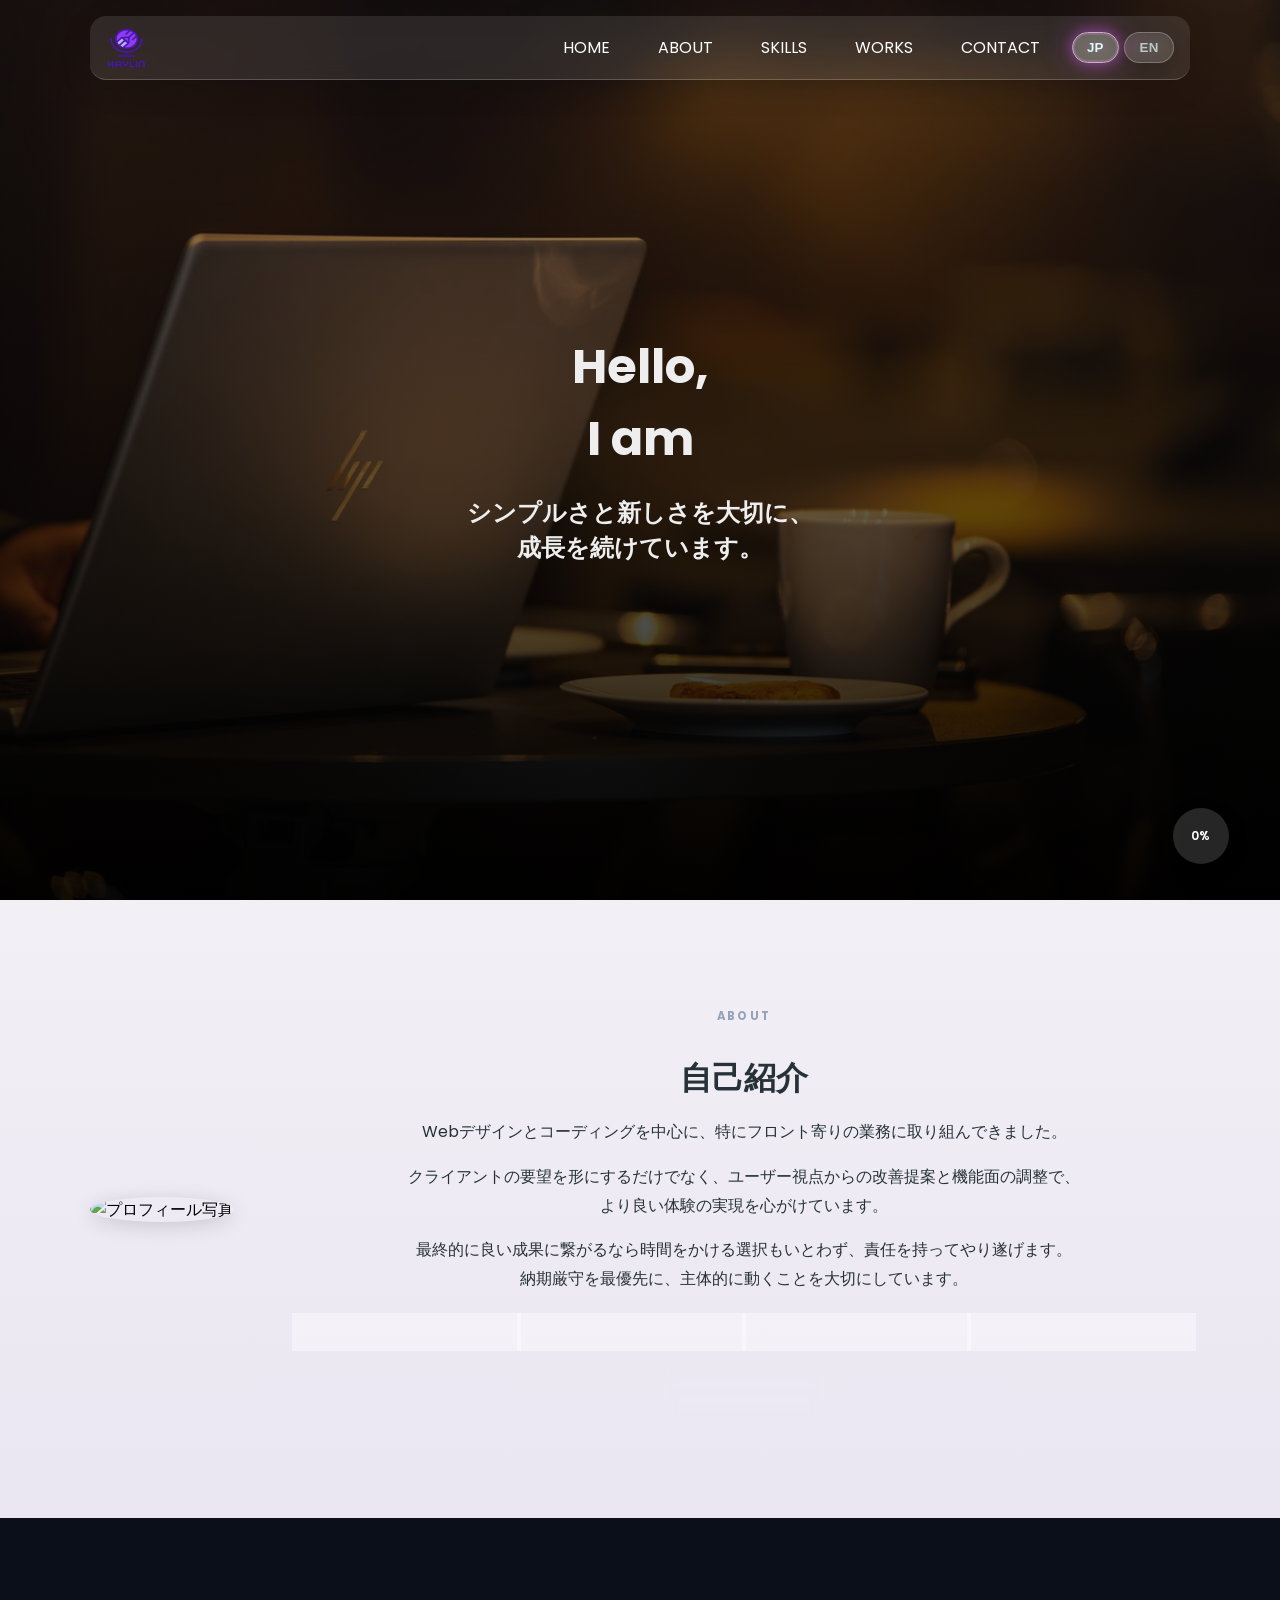
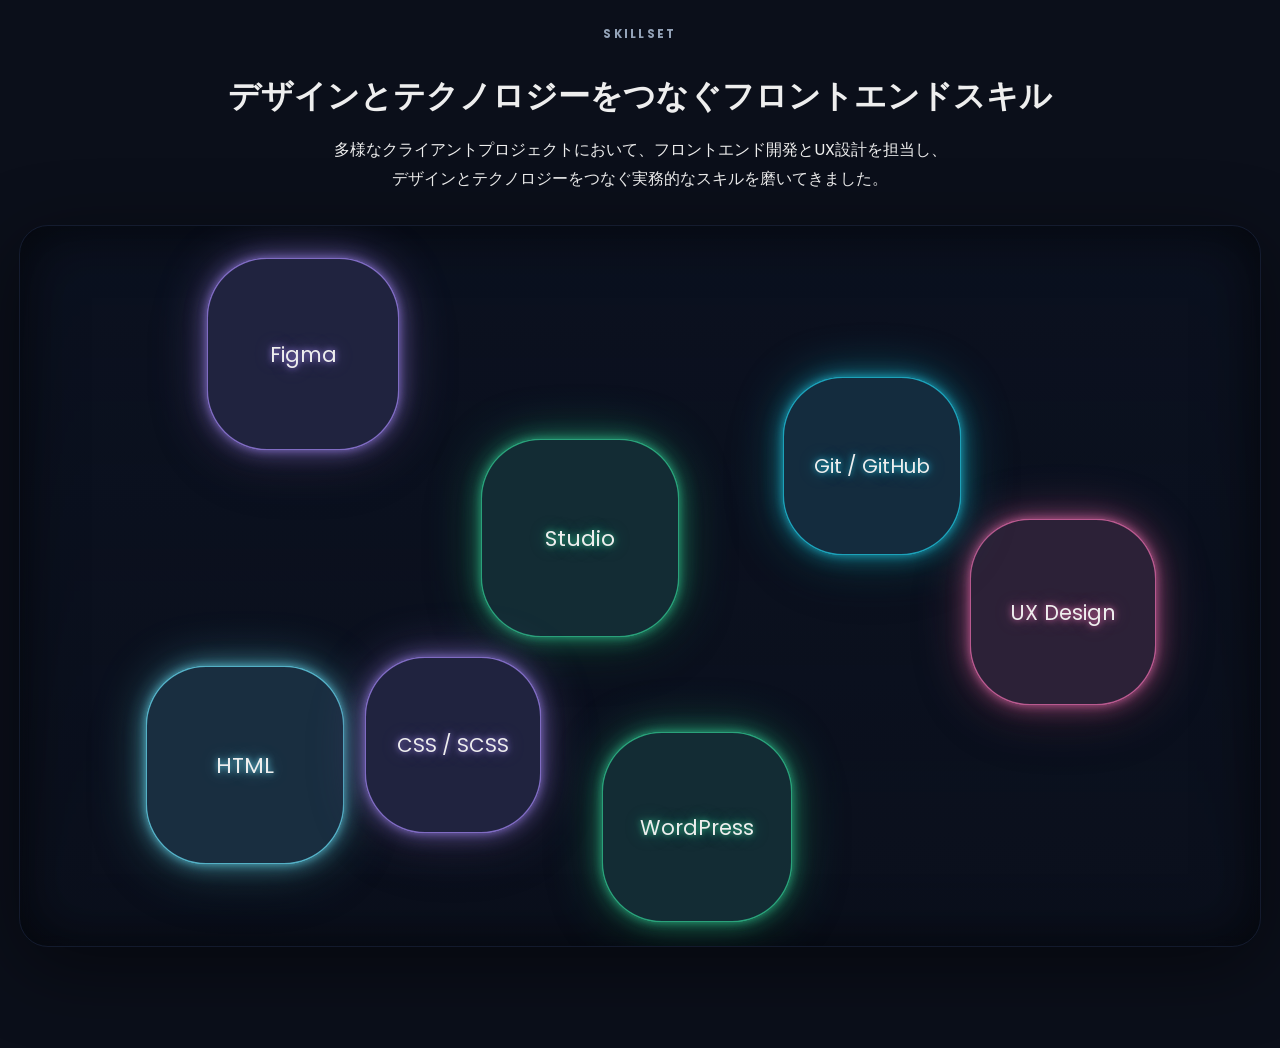
==== commit e821174f: "skill part wit bubble" ====
--- a/index.html
+++ b/index.html
@@ -186,13 +186,14 @@
 
         <!-- 텍스트 블록 -->
         <div class="about__text">
-          <h2 data-i18n="about.title">About Me</h2>
-          <p data-i18n="about.intro1"></p>
-          <p data-i18n="about.intro2"></p>
-          <p data-i18n="about.intro3"></p>
+          <span class="eyebrow">About</span>
+          <h2 data-i18n="about.title" class="scroll-fade">About Me</h2>
+          <p data-i18n="about.intro1" class="scroll-fade"></p>
+          <p data-i18n="about.intro2" class="scroll-fade"></p>
+          <p data-i18n="about.intro3" class="scroll-fade"></p>
 
           <!-- 키워드 태그 -->
-          <ul class="about__tags">
+          <ul class="about__tags scroll-fade">
             <li>#WebDesign</li>
             <li>#Coding</li>
             <li>#UIUX</li>
@@ -221,5 +222,14 @@
         </div>
       </div>
     </section>
+
+    <section id="skills" class="skill section" data-theme="dark">
+      <div class="section__container skill__container">
+        <span class="eyebrow">Skillset</span>
+        <h2 data-i18n="skills.title" class="scroll-fade"></h2>
+        <p data-i18n="skills.intro" class="sub scroll-fade"></p>
+        <div class="bubble-field" id="bubbleField" aria-hidden="true"></div>
+      </div>
+    </section>
   </body>
 </html>
--- a/styles.css
+++ b/styles.css
@@ -100,26 +100,42 @@
   color: var(--color-light-white);
 }
 
+.eyebrow {
+  display: inline-block;
+  font-weight: 700;
+  letter-spacing: 0.2em;
+  font-size: 0.72rem;
+  color: #94a3b8;
+  text-transform: uppercase;
+}
+
+/* 스크롤 페이드인 공용 클래스 */
+.scroll-fade {
+  opacity: 0;
+  transform: translateY(20px);
+  transition: opacity 0.8s ease, transform 0.8s ease;
+  will-change: opacity, transform;
+}
+
+.scroll-fade.is-visible {
+  opacity: 1;
+  transform: translateY(0);
+}
+
 /* ==================================================
   Root variables
 ================================================== */
 :root {
   /* Colors */
-  --color-white: #ffffff;
   --color-light-white: #eeeeee;
-  --color-dark-white: #bdbdbd;
-  --color-dark-purple: #af8eb5;
-  --color-blue-grey: #607d8b;
-  --color-midium-bluegrey: #34515e;
   --color-dark-blue-grey: #263238;
-  --color-instagram: #cd1460;
-  --color-background-black: #1a1b1e;
-  --color-dark-indigo: #9499b7;
-  --color-light-green: #9ccc65;
-  --color-lighter-green: #f8ffd7;
-  --color-dark-green: #94af76;
-  --color-dark-grey: #424242;
   --color-main-yellow: #ffb300;
+  --color-dark-background: #0b0f1a;
+  --color-glow1: #6ee7ff;
+  --color-glow2: #a78bfa;
+  --color-glow3: #22d3ee;
+  --color-glow4: #f472b6;
+  --color-glow5: #34d399;
   /* font sizes default */
   --font-large: 48px;
   --font-medium: 28px;
@@ -550,18 +566,8 @@
 ================================================== */
 .section {
   text-align: center;
-  padding: 50px;
+  padding: clamp(40px, 8vw, 120px) 20px;
   margin: auto;
-}
-@media (min-width: 768px) {
-  .section {
-    padding: 0;
-  }
-}
-@media (max-width: 767px) {
-  .section {
-    padding: 0;
-  }
 }
 .section__container {
   margin: auto;
@@ -578,7 +584,6 @@
   align-items: center;
   justify-content: center;
   gap: 4rem;
-  padding: 100px;
   max-width: 1100px;
 }
 @media (max-width: 767px) {
@@ -586,7 +591,6 @@
     flex-direction: column;
     align-items: center;
     width: 90%;
-    padding: 3rem 0;
     gap: 0;
   }
 }
@@ -702,4 +706,106 @@
 
 /* ==================================================
    Skills
-================================================== *//*# sourceMappingURL=styles.css.map */+================================================== */
+#skills {
+  position: relative;
+  isolation: isolate; /* 섹션 내부 효과(그림자/필터) 외부에 번짐 방지 */
+  background: var(--color-dark-background);
+  overflow-x: hidden;
+}
+#skills .skill__container {
+  margin: 0 auto;
+}
+#skills .skill__container h2 {
+  color: var(--color-light-white);
+  font-size: 2rem;
+  margin-bottom: 1rem;
+  font-weight: 700;
+}
+#skills .skill__container .sub {
+  color: var(--color-light-white);
+}
+#skills .skill__container .bubble-field {
+  position: relative;
+  height: clamp(480px, 64vw, 720px);
+  margin-top: 2rem;
+  border-radius: 28px;
+  overflow: hidden;
+  background: linear-gradient(180deg, rgba(11, 18, 34, 0.6666666667), rgba(11, 18, 34, 0.4));
+  outline: 1px solid rgba(31, 42, 70, 0.5333333333);
+  box-shadow: inset 0 0 60px rgba(0, 0, 0, 0.6666666667), 0 20px 80px rgba(0, 0, 0, 0.4666666667); /* 바깥 그림자 */
+  backdrop-filter: blur(6px);
+  -webkit-backdrop-filter: blur(6px);
+  /* 7-1) 살짝 위에서 내려오며 페이드인 */
+  /* 7-2) 위아래로 천천히 둥둥 */
+}
+@keyframes appear {
+  from {
+    opacity: 0;
+    transform: translate(-50%, -40%) scale(0.96);
+  }
+  to {
+    opacity: 1;
+    transform: translate(-50%, -50%) scale(1);
+  }
+}
+@keyframes floatY {
+  0%, 100% {
+    transform: translate(-50%, -50%) translateY(0);
+  }
+  50% {
+    transform: translate(-50%, -50%) translateY(-18px);
+  }
+}
+#skills .skill__container .bubble-field .bubble {
+  position: absolute;
+  display: flex;
+  align-items: center;
+  justify-content: center;
+  padding: 10px 16px;
+  border-radius: 60px;
+  white-space: nowrap;
+  -webkit-user-select: none;
+     -moz-user-select: none;
+          user-select: none;
+  color: var(--color-light-white);
+  /* 좌표 기준을 element의 중앙으로 맞춤 */
+  transform: translate(-50%, -50%);
+  opacity: 0;
+  will-change: opacity, transform;
+  /* 접근성: 포커스되면 테두리로 구분되게(키보드 탐색용) */
+  --c: var(--color-glow2);
+  background: color-mix(in oklab, var(--c) 16%, #0b1222);
+  border: 1px solid color-mix(in oklab, var(--c) 70%, transparent);
+  /* 네온 글로우(레이어 여러 겹으로 깊이감) */
+  box-shadow: 0 0 0.5px color-mix(in oklab, var(--c) 80%, transparent), 0 0 8px color-mix(in oklab, var(--c) 55%, transparent), 0 0 22px color-mix(in oklab, var(--c) 45%, transparent), 0 0 50px color-mix(in oklab, var(--c) 35%, transparent);
+  /* 글자도 살짝 번지도록 */
+  text-shadow: 0 0 6px color-mix(in oklab, var(--c) 90%, transparent), 0 0 18px color-mix(in oklab, var(--c) 40%, transparent);
+  /* 바닥 그림자(실제 떠있는 느낌) */
+  filter: drop-shadow(0 10px 18px rgba(0, 0, 0, 0.45));
+  /* 7-3) 화면에 들어오면 붙을 클래스 */
+}
+#skills .skill__container .bubble-field .bubble:focus-visible {
+  outline: 2px solid rgba(255, 255, 255, 0.7);
+  outline-offset: 2px;
+  border-radius: 44px;
+}
+#skills .skill__container .bubble-field .bubble.is-in {
+  /* 등장(한 번) + 부유(무한) 동시 실행 */
+  animation: appear 0.9s cubic-bezier(0.2, 0.8, 0.2, 1) forwards, floatY var(--dur, 12s) ease-in-out var(--delay, 0s) infinite;
+}
+#skills .skill__container .bubble-field .bubble[data-color="1"] {
+  --c: var(--color-glow1);
+}
+#skills .skill__container .bubble-field .bubble[data-color="2"] {
+  --c: var(--color-glow2);
+}
+#skills .skill__container .bubble-field .bubble[data-color="3"] {
+  --c: var(--color-glow3);
+}
+#skills .skill__container .bubble-field .bubble[data-color="4"] {
+  --c: var(--color-glow4);
+}
+#skills .skill__container .bubble-field .bubble[data-color="5"] {
+  --c: var(--color-glow5);
+}/*# sourceMappingURL=styles.css.map */
